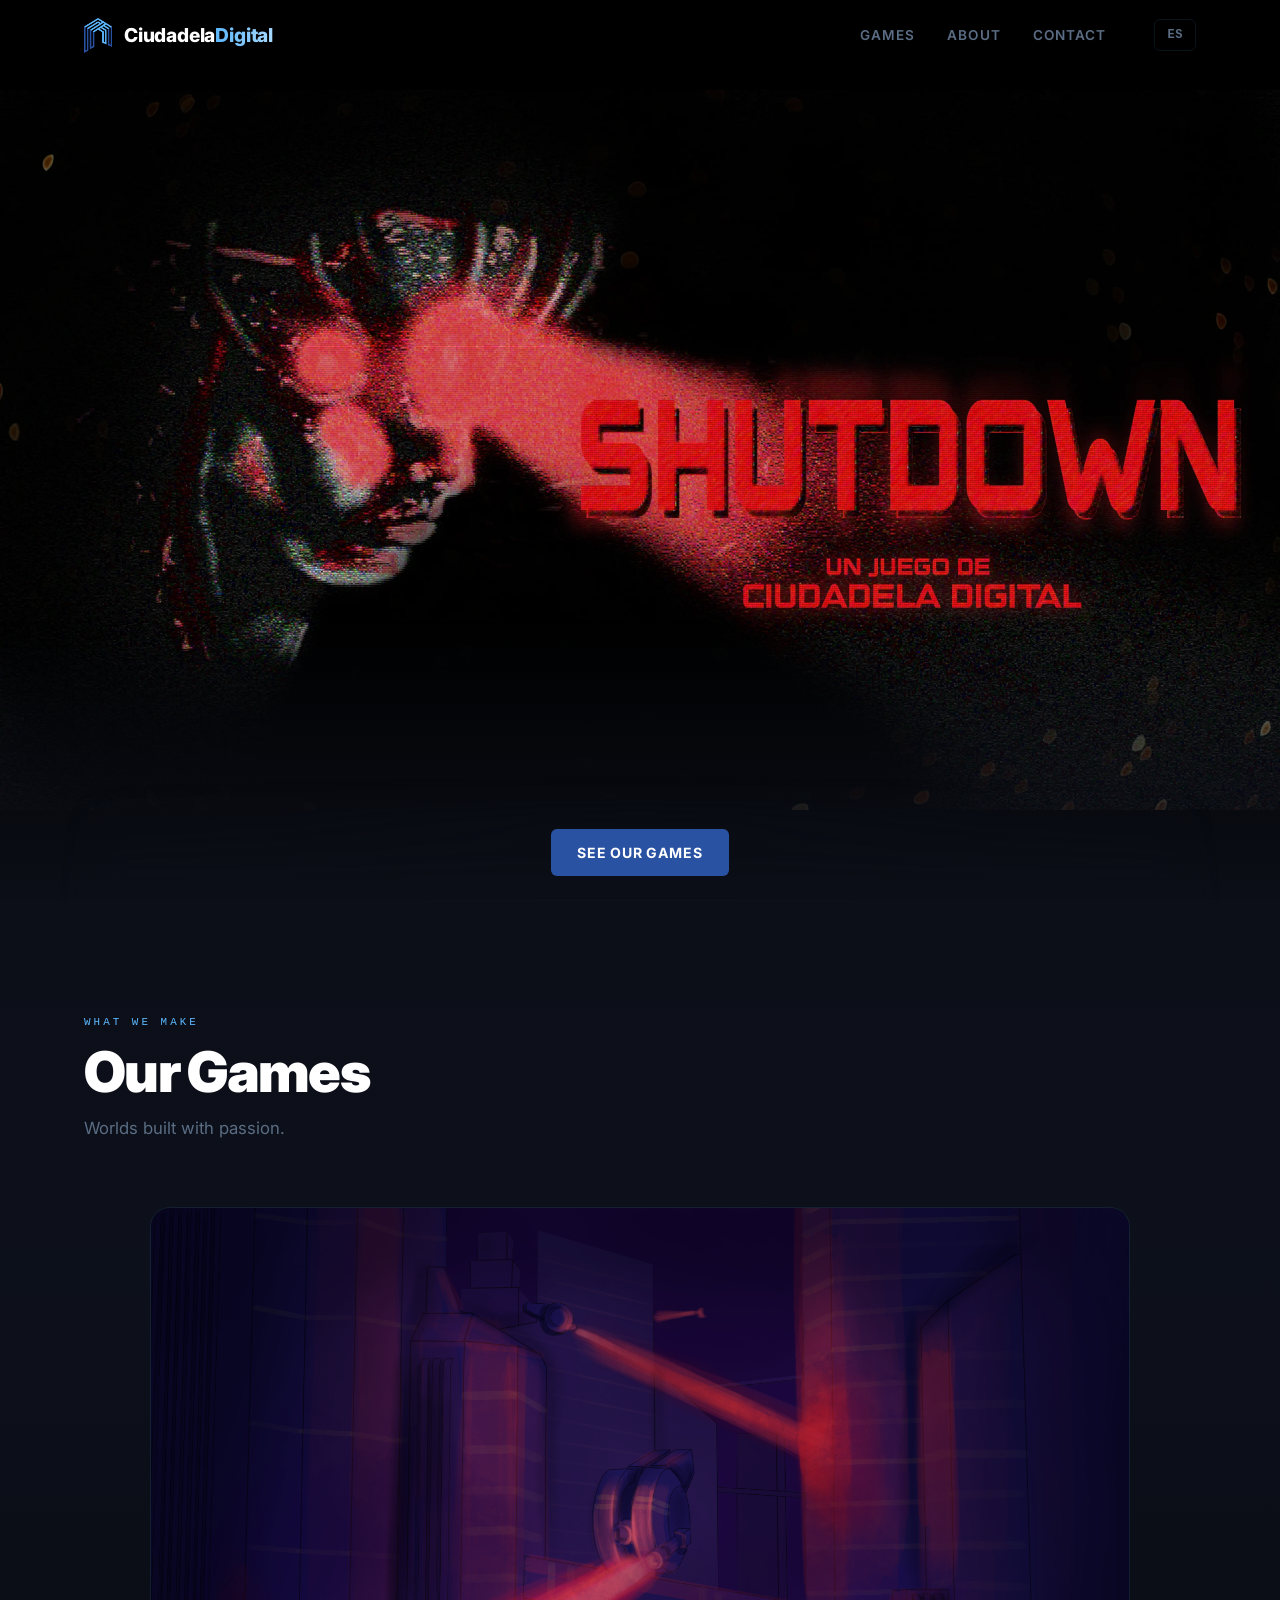
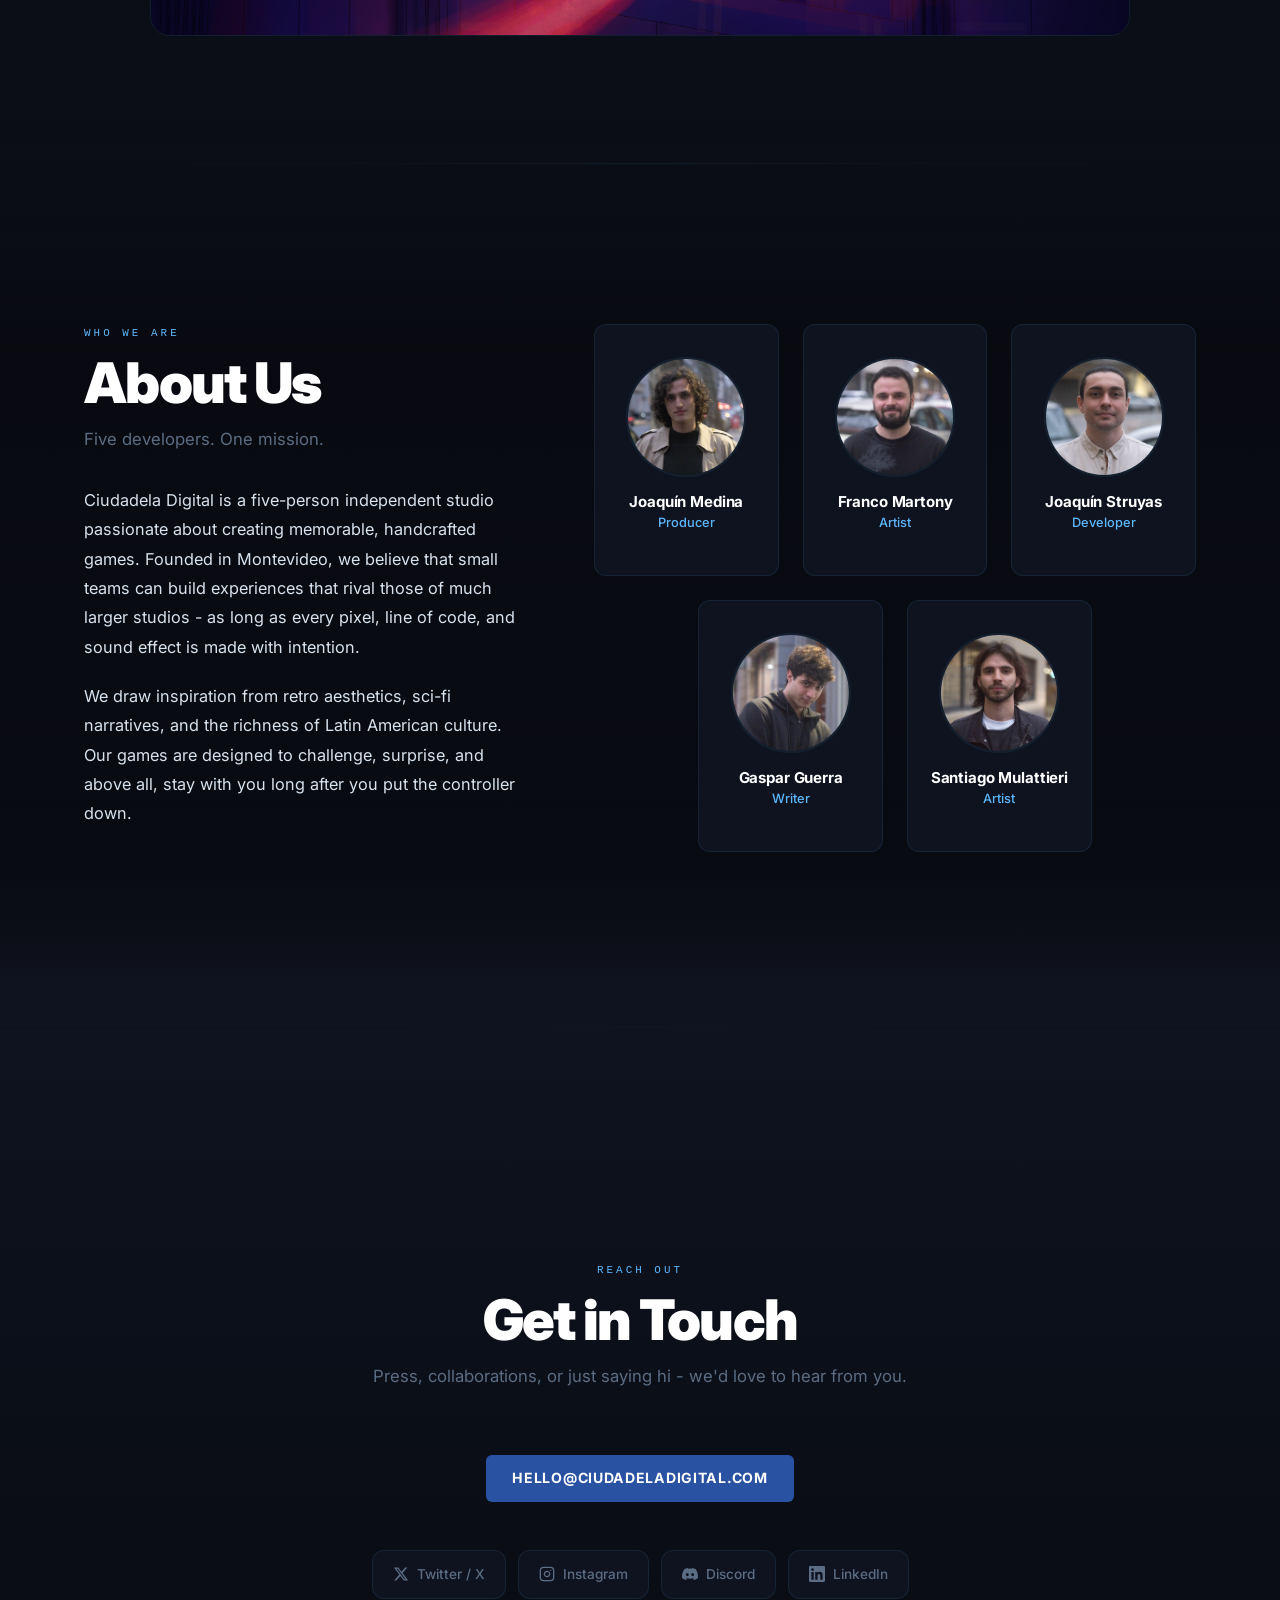
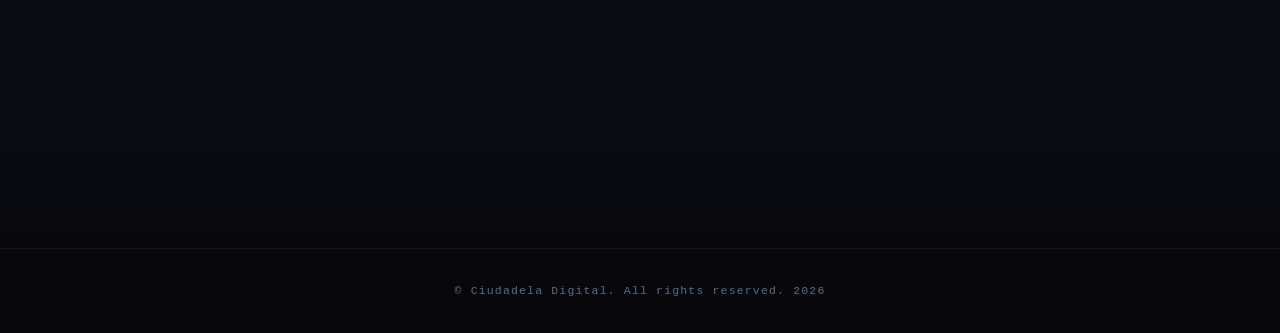
==== index.html @ 58ca73b6 "Improve gradients" ====
<!DOCTYPE html>
<html lang="en">

<head>
  <meta charset="UTF-8">
  <meta name="viewport" content="width=device-width, initial-scale=1.0">
  <title data-i18n="page.title">Ciudadela Digital</title>
  <link rel="icon" href="assets/favicon.ico" sizes="any">
  <link rel="icon" type="image/png" sizes="512x512" href="assets/img/favicon.png">
  <link rel="shortcut icon" href="assets/favicon.ico">
  <link rel="preconnect" href="https://fonts.googleapis.com">
  <link rel="preconnect" href="https://fonts.gstatic.com" crossorigin>
  <link href="https://fonts.googleapis.com/css2?family=Inter:wght@100..900&display=swap" rel="stylesheet">
  <link rel="stylesheet" href="assets/css/style.css">
</head>

<body>
  <header class="site-header">
    <nav class="nav">
      <a href="#" class="nav__logo">
        <img src="assets/img/isotype.png" alt="Ciudadela Digital" class="nav__logo-img">
        <span class="nav__logo-text">Ciudadela<em>Digital</em></span>
      </a>
      <div class="nav__menu" id="nav-menu">
        <a href="#games" class="nav__link" data-i18n="nav.games">Games</a>
        <a href="#about" class="nav__link" data-i18n="nav.about">About</a>
        <a href="#contact" class="nav__link" data-i18n="nav.contact">Contact</a>
        <button id="lang-toggle" class="nav__link nav__lang-btn">EN</button>
      </div>
      <button class="nav__toggle" aria-expanded="false" aria-label="Toggle navigation">
        <span class="nav__toggle-bar"></span>
        <span class="nav__toggle-bar"></span>
        <span class="nav__toggle-bar"></span>
      </button>
    </nav>
  </header>

  <main>
    <section id="hero" class="hero">
      <div class="hero__parallax"
        style="background-image: url('assets/img/banners/cover.webp');">
      </div>
      <div class="container hero__content hero__content--game">
        <div class="hero__cta">
          <a href="#games" class="btn btn--primary" data-i18n="hero.cta.games">See Our Games</a>
        </div>
      </div>
    </section>

    <section id="games" class="section games">
      <div class="container">
        <header class="section__header reveal">
          <span class="section__label" data-i18n="games.label">What we make</span>
          <h2 class="section__title" data-i18n="games.title">Our Games</h2>
          <p class="section__subtitle" data-i18n="games.subtitle">Worlds built with passion.</p>
        </header>
        <div class="game-card reveal">
          <div class="game-card__thumbnail">
            <img src="assets/img/banners/game.png" alt="SHUTDOWN artwork">
          </div>
          <div class="game-card__body">
            <h3 class="game-card__title">SHUTDOWN</h3>
            <p class="game-card__desc" data-i18n="game.desc">A third-person action game set inside a collapsing AI
              megastructure. Fight rogue systems, hack terminals, and race the clock before the entire network wipes
              itself clean.</p>
            <a href="#contact" class="btn btn--primary btn--sm" data-i18n="game.cta">Follow Updates</a>
          </div>
        </div>
      </div>
    </section>

    <section id="about" class="section about">
      <div class="container">
        <div class="about__grid">
          <div class="about__left reveal reveal--left">
            <header class="section__header">
              <span class="section__label" data-i18n="about.label">Who we are</span>
              <h2 class="section__title" data-i18n="about.title">About Us</h2>
              <p class="section__subtitle" data-i18n="about.subtitle">Five developers. One mission.</p>
            </header>
            <div class="about__text">
              <p data-i18n="about.p1">Ciudadela Digital is a five-person independent studio passionate about creating
                memorable, handcrafted games. Founded in Montevideo, we believe that small teams can build experiences
                that rival those of much larger studios — as long as every pixel, line of code, and sound effect is made
                with intention.</p>
              <p data-i18n="about.p2">We draw inspiration from retro aesthetics, sci-fi narratives, and the richness of
                Latin American culture. Our games are designed to challenge, surprise, and above all, stay with you long
                after you put the controller down.</p>
            </div>
          </div>
          <div class="team reveal reveal--right">
            <div class="team__member">
              <div class="team__avatar"><span>JM</span><img src="assets/img/team/joaco.webp" alt=""></div>
              <div>
                <span class="team__name">Joaquín Medina</span>
                <span class="team__role" data-i18n="team.role.producer">Co-founder & Producer</span>
              </div>
            </div>
            <div class="team__member">
              <div class="team__avatar"><span>FM</span><img src="assets/img/team/franco.webp" alt=""></div>
              <div>
                <span class="team__name">Franco Martony</span>
                <span class="team__role" data-i18n="team.role.artist">Co-founder & Artist</span>
              </div>
            </div>
            <div class="team__member">
              <div class="team__avatar"><span>JS</span><img src="assets/img/team/stru.webp" alt=""></div>
              <div>
                <span class="team__name">Joaquín Struyas</span>
                <span class="team__role" data-i18n="team.role.developer">Co-founder & Developer</span>
              </div>
            </div>
            <div class="team__member">
              <div class="team__avatar"><span>GG</span><img src="assets/img/team/gaspi.webp" alt=""></div>
              <div>
                <span class="team__name">Gaspar Guerra</span>
                <span class="team__role" data-i18n="team.role.writer">Co-founder & Writer</span>
              </div>
            </div>
            <div class="team__member">
              <div class="team__avatar"><span>SM</span><img src="assets/img/team/mula.webp" alt=""></div>
              <div>
                <span class="team__name">Santiago Mulattieri</span>
                <span class="team__role" data-i18n="team.role.artist">Co-founder & Artist</span>
              </div>
            </div>
          </div>
        </div>
      </div>
    </section>

    <section id="contact" class="section contact">
      <div class="container contact__inner reveal">
        <header class="section__header">
          <span class="section__label" data-i18n="contact.label">Reach out</span>
          <h2 class="section__title" data-i18n="contact.title">Get in Touch</h2>
          <p class="section__subtitle" data-i18n="contact.subtitle">Press, collaborations, or just saying hi - we'd love
            to hear from you.</p>
        </header>
        <a href="mailto:hello@ciudadeladigital.com" class="btn btn--primary" style="margin-bottom: var(--sp-12);"
          data-i18n="contact.email">hello@ciudadeladigital.com</a>
        <div class="social">
          <a href="https://twitter.com/" class="social__link" target="_blank" rel="noopener">
            <svg width="16" height="16" viewBox="0 0 24 24" fill="currentColor">
              <path
                d="M18.244 2.25h3.308l-7.227 8.26 8.502 11.24H16.17l-5.214-6.817L4.99 21.75H1.68l7.73-8.835L1.254 2.25H8.08l4.713 6.231zm-1.161 17.52h1.833L7.084 4.126H5.117z" />
            </svg>
            <span>Twitter / X</span>
          </a>
          <a href="https://instagram.com/" class="social__link" target="_blank" rel="noopener">
            <svg width="16" height="16" viewBox="0 0 24 24" fill="none" stroke="currentColor" stroke-width="2"
              stroke-linecap="round" stroke-linejoin="round">
              <rect x="2" y="2" width="20" height="20" rx="5" ry="5"></rect>
              <path d="M16 11.37A4 4 0 1 1 12.63 8 4 4 0 0 1 16 11.37z"></path>
              <line x1="17.5" y1="6.5" x2="17.51" y2="6.5"></line>
            </svg>
            <span>Instagram</span>
          </a>
          <a href="https://discord.gg/" class="social__link" target="_blank" rel="noopener">
            <svg width="16" height="16" viewBox="0 0 24 24" fill="currentColor">
              <path
                d="M20.317 4.37a19.791 19.791 0 0 0-4.885-1.515.074.074 0 0 0-.079.037c-.21.375-.444.864-.608 1.25a18.27 18.27 0 0 0-5.487 0 12.64 12.64 0 0 0-.617-1.25.077.077 0 0 0-.079-.037A19.736 19.736 0 0 0 3.677 4.37a.07.07 0 0 0-.032.027C.533 9.046-.32 13.58.099 18.057a.082.082 0 0 0 .031.057 19.9 19.9 0 0 0 5.993 3.03.078.078 0 0 0 .084-.028 14.09 14.09 0 0 0 1.226-1.994.076.076 0 0 0-.041-.106 13.107 13.107 0 0 1-1.872-.892.077.077 0 0 1-.008-.128 10.2 10.2 0 0 0 .372-.292.074.074 0 0 1 .077-.01c3.928 1.793 8.18 1.793 12.062 0a.074.074 0 0 1 .078.01c.12.098.246.198.373.292a.077.077 0 0 1-.006.127 12.299 12.299 0 0 1-1.873.892.077.077 0 0 0-.041.107c.36.698.772 1.362 1.225 1.993a.076.076 0 0 0 .084.028 19.839 19.839 0 0 0 6.002-3.03.077.077 0 0 0 .032-.054c.5-5.177-.838-9.674-3.549-13.66a.061.061 0 0 0-.031-.03zM8.02 15.33c-1.183 0-2.157-1.085-2.157-2.419 0-1.333.956-2.419 2.157-2.419 1.21 0 2.176 1.096 2.157 2.42 0 1.333-.956 2.418-2.157 2.418zm7.975 0c-1.183 0-2.157-1.085-2.157-2.419 0-1.333.955-2.419 2.157-2.419 1.21 0 2.176 1.096 2.157 2.42 0 1.333-.946 2.418-2.157 2.418z" />
            </svg>
            <span>Discord</span>
          </a>
          <a href="https://www.linkedin.com/company/" class="social__link" target="_blank" rel="noopener">
            <svg width="16" height="16" viewBox="0 0 24 24" fill="currentColor">
              <path
                d="M20.447 20.452h-3.554v-5.569c0-1.328-.027-3.037-1.852-3.037-1.853 0-2.136 1.445-2.136 2.939v5.667H9.351V9h3.414v1.561h.046c.477-.9 1.637-1.85 3.37-1.85 3.601 0 4.267 2.37 4.267 5.455v6.286zM5.337 7.433c-1.144 0-2.063-.926-2.063-2.065 0-1.138.92-2.063 2.063-2.063 1.14 0 2.064.925 2.064 2.063 0 1.139-.925 2.065-2.064 2.065zm1.782 13.019H3.555V9h3.564v11.452zM22.225 0H1.771C.792 0 0 .774 0 1.729v20.542C0 23.227.792 24 1.771 24h20.451C23.2 24 24 23.227 24 22.271V1.729C24 .774 23.2 0 22.222 0h.003z" />
            </svg>
            <span>LinkedIn</span>
          </a>
        </div>
      </div>
    </section>
  </main>

  <footer class="site-footer">
    <div class="container">
      <p><span data-i18n="footer.rights">© Ciudadela Digital. All rights reserved.</span> <span id="footer-year"></span>
      </p>
    </div>
  </footer>

  <script src="assets/js/main.js"></script>
</body>

</html>
---- assets/css/style.css ----
:root {
  --blue-deep: #2a52a3;
  --blue-light: #5cb8ff;
  --blue-glow: rgba(92, 184, 254, 0.12);
  --blue-glow-strong: rgba(92, 184, 254, 0.25);

  --bg-base: #07080d;
  --bg-surface: #0c0f18;
  --bg-card: #0f1320;
  --bg-card-hi: #141828;

  --text: #d8e2ef;
  --text-muted: #5a6d84;
  --text-bright: #ffffff;

  --border: rgba(92, 184, 254, 0.1);
  --border-hover: rgba(92, 184, 254, 0.4);

  --nav-height: 72px;
  --footer-height: 0px;

  --font-display: 'Inter', sans-serif;
  --font-body: 'Inter', sans-serif;
  --font-mono: ui-monospace, 'Cascadia Code', 'Segoe UI Mono', monospace;
  /* --font-display: 'Boombox2', sans-serif;
  --font-body: 'Boombox2', sans-serif;
  --font-mono: 'Boombox2', sans-serif; */

  --ease-out-expo: cubic-bezier(0.16, 1, 0.3, 1);
  --ease-smooth: cubic-bezier(0.4, 0, 0.2, 1);

  --sp-1: 0.25rem;
  --sp-2: 0.5rem;
  --sp-3: 0.75rem;
  --sp-4: 1rem;
  --sp-5: 1.25rem;
  --sp-6: 1.5rem;
  --sp-8: 2rem;
  --sp-10: 2.5rem;
  --sp-12: 3rem;
  --sp-16: 4rem;
  --sp-20: 5rem;
  --sp-24: 6rem;
  --sp-32: 8rem;

  --radius-sm: 6px;
  --radius: 12px;
  --radius-lg: 20px;
}

*, *::before, *::after { box-sizing: border-box; margin: 0; padding: 0; }
html { scroll-behavior: auto; -webkit-text-size-adjust: 100%; }
img, svg { display: block; max-width: 100%; }
ul { list-style: none; }
a { text-decoration: none; color: inherit; }
button { background: none; border: none; cursor: pointer; }

body {
  font-family: var(--font-body);
  font-size: 1rem;
  line-height: 1.7;
  color: var(--text);
  background-color: var(--bg-base);
  background-image:
    linear-gradient(rgba(7, 8, 13, 0.75), rgba(7, 8, 13, 0.75)),
    url('../img/bg-pattern.png');
  background-repeat: repeat;
  background-size: 50px;
  background-attachment: scroll, fixed;
  overflow-x: hidden;
}

.container {
  width: 100%;
  max-width: 1160px;
  margin-inline: auto;
  padding-inline: var(--sp-6);
}

/* ══════════════════════════════════════════════════════════════
   NAVIGATION
═══════════════════════════════════════════════════════════════ */
.site-header {
  position: fixed;
  top: 0;
  left: 0;
  right: 0;
  z-index: 100;
  height: var(--nav-height);
  transition: background-color 0.4s var(--ease-smooth), backdrop-filter 0.4s, border-color 0.4s;
  border-bottom: 1px solid transparent;
}

.site-header.is-scrolled {
  background: rgba(7, 8, 13, 0.75);
  backdrop-filter: blur(20px) saturate(1.4);
  -webkit-backdrop-filter: blur(20px) saturate(1.4);
  border-bottom-color: var(--border);
}

.nav {
  display: flex;
  align-items: center;
  justify-content: space-between;
  height: 100%;
  max-width: 1160px;
  margin-inline: auto;
  padding-inline: var(--sp-6);
}

.nav__logo {
  display: flex;
  align-items: center;
  gap: var(--sp-3);
  font-family: var(--font-display);
  font-size: 1.2rem;
  font-weight: 800;
  letter-spacing: -0.01em;
  color: var(--text-bright);
  flex-shrink: 0;
  transition: opacity 0.2s;
}
.nav__logo:hover { opacity: 0.85; }

.nav__logo-img {
  height: 36px;
  width: auto;
  object-fit: contain;
}

.nav__logo-text em {
  font-style: normal;
  background: linear-gradient(90deg, var(--blue-light), #a5d8ff);
  -webkit-background-clip: text;
  -webkit-text-fill-color: transparent;
  background-clip: text;
}

.nav__menu {
  display: flex;
  align-items: center;
  gap: var(--sp-8);
}

.nav__link {
  font-family: var(--font-display);
  font-size: 0.85rem;
  font-weight: 600;
  letter-spacing: 0.08em;
  text-transform: uppercase;
  color: var(--text-muted);
  position: relative;
  transition: color 0.25s;
  padding-block: var(--sp-2);
}
.nav__link::after {
  content: '';
  position: absolute;
  bottom: 0;
  left: 0;
  width: 0;
  height: 2px;
  background: var(--blue-light);
  transition: width 0.3s var(--ease-out-expo);
  border-radius: 99px;
}
.nav__link:hover,
.nav__link--active {
  color: var(--blue-light);
}
.nav__link:hover::after,
.nav__link--active::after {
  width: 100%;
}

.nav__toggle {
  display: none;
  flex-direction: column;
  gap: 5px;
  padding: var(--sp-2);
  z-index: 200;
}
.nav__toggle-bar {
  display: block;
  width: 24px;
  height: 2px;
  background: var(--text);
  border-radius: 99px;
  transition: transform 0.35s var(--ease-out-expo), opacity 0.25s, background-color 0.25s;
}

/* ══════════════════════════════════════════════════════════════
   HERO
═══════════════════════════════════════════════════════════════ */
.hero {
  position: relative;
  min-height: 100dvh;
  display: flex;
  align-items: center;
  overflow: hidden;
  padding-top: var(--nav-height);
  isolation: isolate;
}

.hero::before,
.hero::after {
  content: '';
  position: absolute;
  pointer-events: none;
  z-index: 0;
}

.hero::after {
  left: 0;
  right: 0;
  bottom: 0;
  height: min(32vh, 280px);
  z-index: 1;
  background: linear-gradient(to bottom, rgba(12, 15, 24, 0) 0%, rgba(12, 15, 24, 0.55) 55%, rgba(12, 15, 24, 0.96) 100%);
}

.hero__parallax {
  position: absolute;
  inset: -18% 0;
  height: 136%;
  background-size: 100% auto !important;
  background-position: center center !important;
  background-repeat: no-repeat;
  pointer-events: none;
  transform: translateY(var(--hero-parallax-offset, 0px));
  will-change: transform;
}

.hero {
  background-color: black;
}

.hero__content {
  position: relative;
  z-index: 2;
  padding-block: var(--sp-24);
}

.hero__content--game {
  min-height: calc(100dvh - var(--nav-height));
  display: flex;
  flex-direction: column;
  align-items: center;
  justify-content: flex-end;
  padding-block: var(--sp-10) var(--sp-6);
  text-align: center;
}

.hero__content--game .hero__cta {
  margin-top: auto;
}

.hero__content::after {
  content: '';
  position: absolute;
  left: 50%;
  bottom: -1.5rem;
  width: min(92vw, 1100px);
  height: 120px;
  transform: translateX(-50%);
  pointer-events: none;
  background:
    radial-gradient(ellipse 72% 100% at 50% 0%, rgba(12, 15, 24, 0.45) 0%, rgba(12, 15, 24, 0.12) 44%, transparent 76%),
    linear-gradient(to bottom, rgba(12, 15, 24, 0) 0%, rgba(12, 15, 24, 0.76) 100%);
  filter: blur(14px);
  opacity: 0.82;
  z-index: -1;
}

.hero__eyebrow {
  font-family: var(--font-mono);
  font-size: 0.7rem;
  letter-spacing: 0.3em;
  text-transform: uppercase;
  color: var(--blue-light);
  margin-bottom: var(--sp-5);
  opacity: 0;
  animation: fadeInUp 0.7s 0.2s var(--ease-out-expo) forwards;
}

.hero__eyebrow-dot {
  display: inline-block;
  width: 6px;
  height: 6px;
  border-radius: 50%;
  background: var(--blue-light);
  margin-right: var(--sp-3);
  box-shadow: 0 0 8px var(--blue-light);
  animation: blink 2s ease-in-out infinite;
}
@keyframes blink {
  0%, 100% { opacity: 1; }
  50% { opacity: 0.3; }
}

.hero__title {
  font-family: var(--font-display);
  font-size: clamp(3.8rem, 11vw, 9rem);
  font-weight: 900;
  line-height: 0.9;
  letter-spacing: -0.04em;
  color: var(--text-bright);
  margin-bottom: var(--sp-6);
  opacity: 0;
  animation: fadeInUp 0.9s 0.4s var(--ease-out-expo) forwards;
}

.hero__title--game {
  font-size: clamp(3.2rem, 11vw, 8.5rem);
  line-height: 0.94;
  margin-bottom: var(--sp-10);
  max-width: 9ch;
  text-wrap: balance;
  text-shadow: 0 10px 30px rgba(0, 0, 0, 0.38);
}

.hero__cta {
  display: flex;
  flex-wrap: wrap;
  gap: var(--sp-4);
  opacity: 0;
  animation: fadeInUp 0.8s 0.85s var(--ease-out-expo) forwards;
  justify-content: center;
}

/* ══════════════════════════════════════════════════════════════
   SECTIONS — shared
═══════════════════════════════════════════════════════════════ */
.section {
  padding-block: var(--sp-16) var(--sp-20);
  position: relative;
  display: flex;
  flex-direction: column;
  justify-content: center;
  scroll-margin-top: var(--nav-height);
}

.about,
.games,
.contact {
  position: relative;
  isolation: isolate;
}

.about .container,
.games .container,
.contact .container {
  position: relative;
  z-index: 1;
}

.section__header {
  margin-bottom: var(--sp-16);
}

.section__label {
  font-family: var(--font-mono);
  font-size: 0.68rem;
  letter-spacing: 0.28em;
  text-transform: uppercase;
  color: var(--blue-light);
  margin-bottom: var(--sp-3);
  display: block;
}

.section__title {
  font-family: var(--font-display);
  font-size: clamp(2rem, 5vw, 3.5rem);
  font-weight: 900;
  letter-spacing: -0.03em;
  color: var(--text-bright);
  line-height: 1.05;
  margin-bottom: var(--sp-3);
}

.section__subtitle {
  font-size: 1.05rem;
  color: var(--text-muted);
}

/* ══════════════════════════════════════════════════════════════
   ABOUT
═══════════════════════════════════════════════════════════════ */
.about__grid {
  display: grid;
  grid-template-columns: 1fr 1.35fr;
  gap: var(--sp-16);
  align-items: start;
}

.about__left {
  display: flex;
  flex-direction: column;
}

.about__left .section__header {
  margin-bottom: var(--sp-8);
}

.about__text p {
  color: var(--text);
  line-height: 1.8;
  margin-bottom: var(--sp-5);
  font-size: 1.02rem;
}
.about__text p:last-child { margin-bottom: 0; }

.team {
  display: grid;
  grid-template-columns: repeat(6, minmax(0, 1fr));
  gap: var(--sp-6);
  align-items: stretch;
  grid-auto-rows: 1fr;
}

.team__member {
  grid-column: span 2;
  display: flex;
  flex-direction: column;
  align-items: center;
  justify-content: center;
  text-align: center;
  gap: var(--sp-3);
  padding: var(--sp-5) var(--sp-4);
  min-height: 252px;
  height: 100%;
  background: var(--bg-card);
  border: 1px solid var(--border);
  border-radius: var(--radius);
  transition: border-color 0.3s, background-color 0.3s, transform 0.3s var(--ease-out-expo);
}
.team__member:hover {
  border-color: var(--border-hover);
  background: var(--bg-card-hi);
  transform: translateY(-4px);
}

.team__member:nth-child(4) {
  grid-column: 2 / span 2;
}

.team__member:nth-child(5) {
  grid-column: 4 / span 2;
}

.team__avatar {
  position: relative;
  width: 120px;
  height: 120px;
  flex-shrink: 0;
  border-radius: 50%;
  overflow: hidden;
  border: 2px solid var(--border);
  background: var(--bg-surface);
  display: flex;
  align-items: center;
  justify-content: center;
}
.team__avatar img {
  position: absolute;
  inset: 0;
  width: 100%;
  height: 100%;
  object-fit: cover;
}
.team__avatar span {
  font-family: var(--font-display);
  font-size: 0.75rem;
  font-weight: 700;
  color: var(--blue-light);
  z-index: 1;
}
.team__avatar img:not([src='']) { z-index: 2; }

.team__name {
  display: block;
  font-family: var(--font-display);
  font-size: 0.94rem;
  font-weight: 700;
  color: var(--text-bright);
  letter-spacing: -0.01em;
}
.team__role {
  display: block;
  font-size: 0.8rem;
  color: var(--blue-light);
  font-weight: 500;
  margin-block: 0;
  line-height: 1.4;
  min-height: 2.24em;
}

/* ══════════════════════════════════════════════════════════════
   GAMES
═══════════════════════════════════════════════════════════════ */

.games::before,
.contact::before {
  content: '';
  position: absolute;
  left: 0;
  right: 0;
  top: 0;
  height: clamp(60px, 10vh, 120px);
  pointer-events: none;
  z-index: 0;
}

.games .container {
  position: relative;
  z-index: 1;
}

.game-card {
  width: min(100%, 980px);
  margin-inline: auto;
  border-radius: var(--radius-lg);
  overflow: hidden;
  position: relative;
  aspect-ratio: 16 / 7;
  min-height: 280px;
  border: 1px solid var(--border);
}

.game-card__thumbnail {
  position: absolute;
  inset: 0;
}

.game-card__thumbnail img {
  width: 100%;
  height: 100%;
  object-fit: cover;
  object-position: center top;
  display: block;
}

.game-card__body {
  position: absolute;
  inset: 0;
  display: flex;
  flex-direction: column;
  justify-content: flex-end;
  padding: var(--sp-8);
  background: linear-gradient(to top, rgba(7, 8, 13, 0.92) 0%, rgba(7, 8, 13, 0.45) 45%, transparent 100%);
}

@media (hover: hover) {
  .game-card__body {
    opacity: 0;
    background: rgba(7, 8, 13, 0);
    backdrop-filter: blur(0px);
    -webkit-backdrop-filter: blur(0px);
    transition: opacity 0.35s ease, backdrop-filter 0.35s ease, background-color 0.35s ease;
  }
  .game-card:hover .game-card__body {
    opacity: 1;
    background: rgba(7, 8, 13, 0.58);
    backdrop-filter: blur(12px);
    -webkit-backdrop-filter: blur(12px);
  }
}

.game-card__meta {
  display: none;
}

.game-card__title {
  font-family: var(--font-display);
  font-size: 1.5rem;
  font-weight: 800;
  letter-spacing: -0.03em;
  color: var(--text-bright);
  margin-bottom: var(--sp-3);
}

.game-card__desc {
  font-size: 0.93rem;
  color: var(--text-muted);
  line-height: 1.75;
  margin-bottom: var(--sp-6);
  max-width: 58ch;
}

/* ══════════════════════════════════════════════════════════════
   CONTACT
═══════════════════════════════════════════════════════════════ */
.contact__inner {
  text-align: center;
  max-width: 680px;
  margin-inline: auto;
}

.contact__email {
  display: inline-flex;
  font-family: var(--font-mono);
  font-size: 1rem;
  margin-bottom: var(--sp-12);
}

.social {
  display: flex;
  flex-wrap: wrap;
  justify-content: center;
  gap: var(--sp-3);
}

.social__link {
  display: flex;
  align-items: center;
  gap: var(--sp-2);
  padding: var(--sp-3) var(--sp-5);
  border: 1px solid var(--border);
  border-radius: var(--radius);
  background: var(--bg-card);
  color: var(--text-muted);
  font-size: 0.85rem;
  font-weight: 500;
  transition: color 0.25s, border-color 0.25s, background-color 0.25s, transform 0.3s var(--ease-out-expo);
}
.social__link:hover {
  color: var(--blue-light);
  border-color: var(--border-hover);
  background: var(--bg-card-hi);
  transform: translateY(-3px);
}
.social__link svg { flex-shrink: 0; }

/* ══════════════════════════════════════════════════════════════
   BUTTONS
═══════════════════════════════════════════════════════════════ */
.btn {
  display: inline-flex;
  align-items: center;
  gap: var(--sp-2);
  font-family: var(--font-display);
  font-size: 0.88rem;
  font-weight: 700;
  letter-spacing: 0.05em;
  text-transform: uppercase;
  padding: 0.75em 1.8em;
  border-radius: var(--radius-sm);
  transition: background-color 0.25s, color 0.25s, border-color 0.25s, box-shadow 0.3s, transform 0.25s var(--ease-out-expo);
  position: relative;
  overflow: hidden;
  white-space: nowrap;
}

.btn--primary {
  background: var(--blue-deep);
  color: #fff;
  border: 1px solid transparent;
  box-shadow: 0 0 0 0 rgba(92, 184, 254, 0);
}
.btn--primary::before {
  content: '';
  position: absolute;
  inset: 0;
  background: linear-gradient(135deg, rgba(92, 184, 254, 0.15), transparent);
  opacity: 0;
  transition: opacity 0.3s;
}
.btn--primary:hover {
  background: #3464bb;
  box-shadow: 0 0 20px rgba(92, 184, 254, 0.3), 0 4px 16px rgba(41, 82, 162, 0.4);
  transform: translateY(-2px);
}
.btn--primary:hover::before { opacity: 1; }

.btn--ghost {
  background: transparent;
  color: var(--blue-light);
  border: 1px solid rgba(92, 184, 254, 0.3);
}
.btn--ghost:hover {
  background: rgba(92, 184, 254, 0.07);
  border-color: var(--blue-light);
  transform: translateY(-2px);
}

.btn--sm {
  font-size: 0.78rem;
  padding: 0.55em 1.3em;
}

/* ══════════════════════════════════════════════════════════════
   FOOTER
═══════════════════════════════════════════════════════════════ */
@media (min-width: 901px) {
  .contact.section {
    min-height: calc(100dvh - 80px);
  }
}

.site-footer {
  padding-block: var(--sp-8);
  text-align: center;
  border-top: 1px solid var(--border);
  background: rgba(7, 8, 13, 0.6);
}
.site-footer p {
  font-family: var(--font-mono);
  font-size: 0.72rem;
  letter-spacing: 0.1em;
  color: var(--text-muted);
}

@keyframes fadeInUp {
  from { opacity: 0; transform: translateY(28px); }
  to { opacity: 1; transform: translateY(0); }
}
@keyframes fadeIn {
  from { opacity: 0; }
  to { opacity: 1; }
}

.reveal {
  --reveal-x: 0px;
  --reveal-y: 72px;
  --reveal-scale-start: 0.95;
  opacity: 0;
  transform: translate3d(var(--reveal-x), var(--reveal-y), 0) scale(var(--reveal-scale-start));
  transition: opacity 0.45s var(--ease-smooth), transform 0.55s var(--ease-out-expo);
  will-change: opacity, transform;
}
.reveal--left { --reveal-x: -110px; --reveal-y: 0px; }
.reveal--right { --reveal-x: 110px; --reveal-y: 0px; }
.reveal--scale { --reveal-y: 28px; --reveal-scale-start: 0.88; }

.reveal.is-visible {
  opacity: 1;
  transform: translate3d(0, 0, 0) scale(1);
}

.reveal[data-delay='1'] { transition-delay: 0.12s; }
.reveal[data-delay='2'] { transition-delay: 0.24s; }
.reveal[data-delay='3'] { transition-delay: 0.36s; }
.reveal[data-delay='4'] { transition-delay: 0.48s; }
.reveal[data-delay='5'] { transition-delay: 0.6s; }

/* ══════════════════════════════════════════════════════════════
   404 PAGE
═══════════════════════════════════════════════════════════════ */
.error-page {
  min-height: 100dvh;
  display: flex;
  flex-direction: column;
  align-items: center;
  justify-content: center;
  text-align: center;
  padding: var(--sp-8);
  position: relative;
  overflow: hidden;
}
.error-page__glow {
  position: absolute;
  top: 40%;
  left: 50%;
  transform: translate(-50%, -50%);
  width: 600px;
  height: 600px;
  background: radial-gradient(circle, rgba(41, 82, 162, 0.2) 0%, transparent 70%);
  pointer-events: none;
}
.error-page__content {
  position: relative;
  z-index: 1;
  max-width: 580px;
}
.error-code {
  font-family: var(--font-display);
  font-size: clamp(6rem, 22vw, 12rem);
  font-weight: 900;
  line-height: 1;
  letter-spacing: -0.06em;
  background: linear-gradient(135deg, var(--blue-light) 0%, var(--blue-deep) 100%);
  -webkit-background-clip: text;
  -webkit-text-fill-color: transparent;
  background-clip: text;
  filter: drop-shadow(0 0 40px rgba(92, 184, 254, 0.25));
  margin-bottom: var(--sp-4);
}
.error-label {
  font-family: var(--font-mono);
  font-size: 0.7rem;
  letter-spacing: 0.25em;
  text-transform: uppercase;
  color: var(--text-muted);
  margin-bottom: var(--sp-6);
}
.error-title {
  font-family: var(--font-display);
  font-size: clamp(1.5rem, 4vw, 2.2rem);
  font-weight: 800;
  letter-spacing: -0.03em;
  color: var(--text-bright);
  margin-bottom: var(--sp-4);
}
.error-desc {
  color: var(--text-muted);
  font-size: 1rem;
  line-height: 1.7;
  margin-bottom: var(--sp-8);
}
.error-actions {
  display: flex;
  flex-wrap: wrap;
  gap: var(--sp-4);
  justify-content: center;
}

/* ══════════════════════════════════════════════════════════════
   RESPONSIVE
═══════════════════════════════════════════════════════════════ */
@media (max-width: 900px) {
  .about__grid {
    grid-template-columns: 1fr;
    gap: var(--sp-8);
  }

  .game-card {
    aspect-ratio: 4 / 3;
  }

  .about__left .section__header {
    margin-bottom: var(--sp-6);
  }

  .about__text.reveal--left {
    --reveal-x: -92px;
    --reveal-scale-start: 0.985;
  }

  .team.reveal--right {
    --reveal-x: 92px;
    --reveal-scale-start: 0.985;
  }

  .team {
    grid-template-columns: repeat(2, minmax(0, 1fr));
    gap: var(--sp-5);
  }

  .team__member {
    grid-column: auto;
    aspect-ratio: auto;
    min-height: 220px;
  }

  .team__member:nth-child(4),
  .team__member:nth-child(5) {
    grid-column: auto;
  }

  .team__member:last-child {
    grid-column: 1 / -1;
    max-width: 300px;
    margin-inline: auto;
    width: 100%;
  }

  .hero__title {
    font-size: clamp(3rem, 13vw, 6rem);
  }
}

@media (max-width: 640px) {
  :root { --nav-height: 64px; }

  .nav__toggle {
    display: flex;
    position: relative;
    z-index: 200;
  }

  .nav__menu {
    position: fixed;
    top: 0;
    right: 0;
    bottom: 0;
    width: min(320px, 85vw);
    background: rgba(7, 8, 13, 0.97);
    backdrop-filter: blur(24px);
    border-left: 1px solid var(--border);
    flex-direction: column;
    align-items: flex-start;
    padding: calc(var(--nav-height) + var(--sp-8)) var(--sp-8) var(--sp-8);
    gap: var(--sp-6);
    transform: translateX(100%);
    transition: transform 0.4s var(--ease-out-expo);
    z-index: 150;
  }
  .nav__menu.is-open { transform: translateX(0); }

  .nav__link {
    font-size: 1.1rem;
    letter-spacing: 0.06em;
    color: var(--text);
  }

  .section {
    min-height: unset;
    padding-block: var(--sp-16) var(--sp-20);
  }
  .hero { min-height: 100dvh; }

  .hero__content { padding-block: var(--sp-16) var(--sp-20); }
  .hero__content--game {
    min-height: calc(100dvh - var(--nav-height));
    padding-block: var(--sp-8) var(--sp-5);
  }
  .section__header {
    margin-bottom: var(--sp-10);
    text-align: center;
  }
  .section__label { text-align: center; }

  .about__text.reveal--left,
  .team.reveal--right {
    --reveal-x: 0px;
    --reveal-y: 54px;
  }

  .team {
    grid-template-columns: 1fr;
  }

  .team__member,
  .team__member:last-child {
    grid-column: auto;
    max-width: none;
    min-height: 0;
  }

  .reveal {
    transition-duration: 0.36s;
  }

  .about__text { text-align: center; }
  .about__text p { text-align: left; }

  .games__grid { grid-template-columns: 1fr; }

  .game-card__body {
    padding: var(--sp-5);
  }

  .hero__cta {
    flex-direction: column;
    align-items: center;
  }
  .hero__cta .btn {
    text-align: center;
    justify-content: center;
    width: 100%;
    max-width: 280px;
  }

  .hero__content { text-align: center; }
  .hero__tagline { margin-inline: auto; }

  .hero__title--game {
    max-width: 100%;
    margin-bottom: var(--sp-8);
  }

  .social { gap: var(--sp-2); }
  .social__link span { display: none; }
  .social__link { padding: var(--sp-3); }
}

.about {
  background:
    linear-gradient(180deg, rgba(11, 14, 23, 0.24) 0%, rgba(11, 14, 23, 0.52) 44%, rgba(9, 11, 18, 1) 100%);
}

.games {
  background:
    linear-gradient(180deg, rgba(12, 15, 24, 0.98) 0%, rgba(13, 17, 28, 0.96) 42%, rgba(10, 13, 21, 0.98) 100%);
}

.contact {
  background:
    linear-gradient(180deg, rgba(15, 19, 32, 0.98) 0%, rgba(12, 16, 26, 0.96) 40%, rgba(8, 10, 16, 0.98) 100%);
}

.games::before,
.contact::before,
.about::after,
.about::before,
.games::after,
.contact::after {
  content: '';
  position: absolute;
  left: 0;
  right: 0;
  pointer-events: none;
  z-index: 0;
}

.about::before,
.games::before,
.contact::before {
  top: 0;
  height: clamp(120px, 15vw, 210px);
}

.about::after,
.games::after,
.contact::after {
  bottom: 0;
  height: clamp(90px, 12vw, 170px);
}

.about::before {
  background:
    linear-gradient(180deg, rgba(11, 14, 23, 0.95) 0%, rgba(11, 14, 23, 0.6) 42%, rgba(11, 14, 23, 0.18) 78%, rgba(11, 14, 23, 0) 100%),
    linear-gradient(90deg, transparent 0%, rgba(42, 82, 163, 0.14) 32%, rgba(92, 184, 255, 0.18) 50%, rgba(42, 82, 163, 0.14) 68%, transparent 100%);
  background-size: 100% 100%, 100% 1px;
  background-repeat: no-repeat;
  background-position: center top, center top;
}

.games::before {
  background:
    linear-gradient(180deg, rgba(12, 15, 24, 0.9) 0%, rgba(12, 15, 24, 0.62) 42%, rgba(12, 15, 24, 0.2) 80%, rgba(12, 15, 24, 0) 100%),
    linear-gradient(90deg, transparent 0%, rgba(42, 82, 163, 0.14) 32%, rgba(92, 184, 255, 0.18) 50%, rgba(42, 82, 163, 0.14) 68%, transparent 100%);
  background-size: 100% 100%, 100% 1px;
  background-repeat: no-repeat;
  background-position: center top, center top;
}

.about::after {
  background:
    linear-gradient(180deg, rgba(9, 11, 18, 1) 0%, rgba(12, 15, 24, 0.96) 40%, rgba(15, 19, 32, 0.98) 75%, rgba(15, 19, 32, 1) 100%),
    linear-gradient(90deg, transparent 0%, transparent 15%, rgba(42, 82, 163, 0.07) 35%, rgba(92, 184, 255, 0.1) 50%, rgba(42, 82, 163, 0.07) 65%, transparent 85%, transparent 100%);
  background-size: 100% 100%, 100% 1px;
  background-repeat: no-repeat;
  background-position: center bottom, center bottom;
}

.games::after {
  background:
    linear-gradient(180deg, rgba(13, 17, 28, 0) 0%, rgba(13, 17, 28, 0.35) 40%, rgba(11, 14, 23, 0.7) 75%, rgba(11, 14, 23, 0.95) 100%),
    linear-gradient(90deg, transparent 0%, rgba(42, 82, 163, 0.14) 32%, rgba(92, 184, 255, 0.18) 50%, rgba(42, 82, 163, 0.14) 68%, transparent 100%);
  background-size: 100% 100%, 100% 1px;
  background-repeat: no-repeat;
  background-position: center bottom, center bottom;
}

.contact::after {
  background: linear-gradient(180deg, rgba(12, 16, 26, 0) 0%, rgba(10, 12, 20, 0.2) 34%, rgba(8, 10, 16, 0.48) 72%, rgba(7, 8, 13, 0.84) 100%);
}

@media (min-width: 901px) {
  .games.section,
  .about.section {
    min-height: min(96dvh, 980px);
  }
}

.nav__lang-btn {
  font-family: var(--font-mono);
  font-size: 0.75rem;
  font-weight: 600;
  letter-spacing: 0.05em;
  color: var(--text-muted);
  cursor: pointer;
  background: none;
  border: 1px solid var(--border);
  padding: var(--sp-2) var(--sp-3);
  border-radius: var(--radius-sm);
  transition: color 0.2s, border-color 0.2s, background-color 0.2s;
  margin-left: var(--sp-4);
}
.nav__lang-btn:hover,
.nav__lang-btn:focus {
  color: var(--blue-light);
  border-color: var(--border-hover);
  background: var(--blue-glow);
}
@media (max-width: 640px) {
  .nav__lang-btn { margin-left: 0; margin-top: var(--sp-6); }
}

@media (prefers-reduced-motion: reduce) {
  .hero__parallax,
  .reveal,
  .team__member,
  .game-card,
  .social__link,
  .btn,
  .nav__link::after,
  .nav__toggle-bar {
    animation: none !important;
    transition: none !important;
  }

  .reveal {
    opacity: 1;
    transform: none;
  }
}
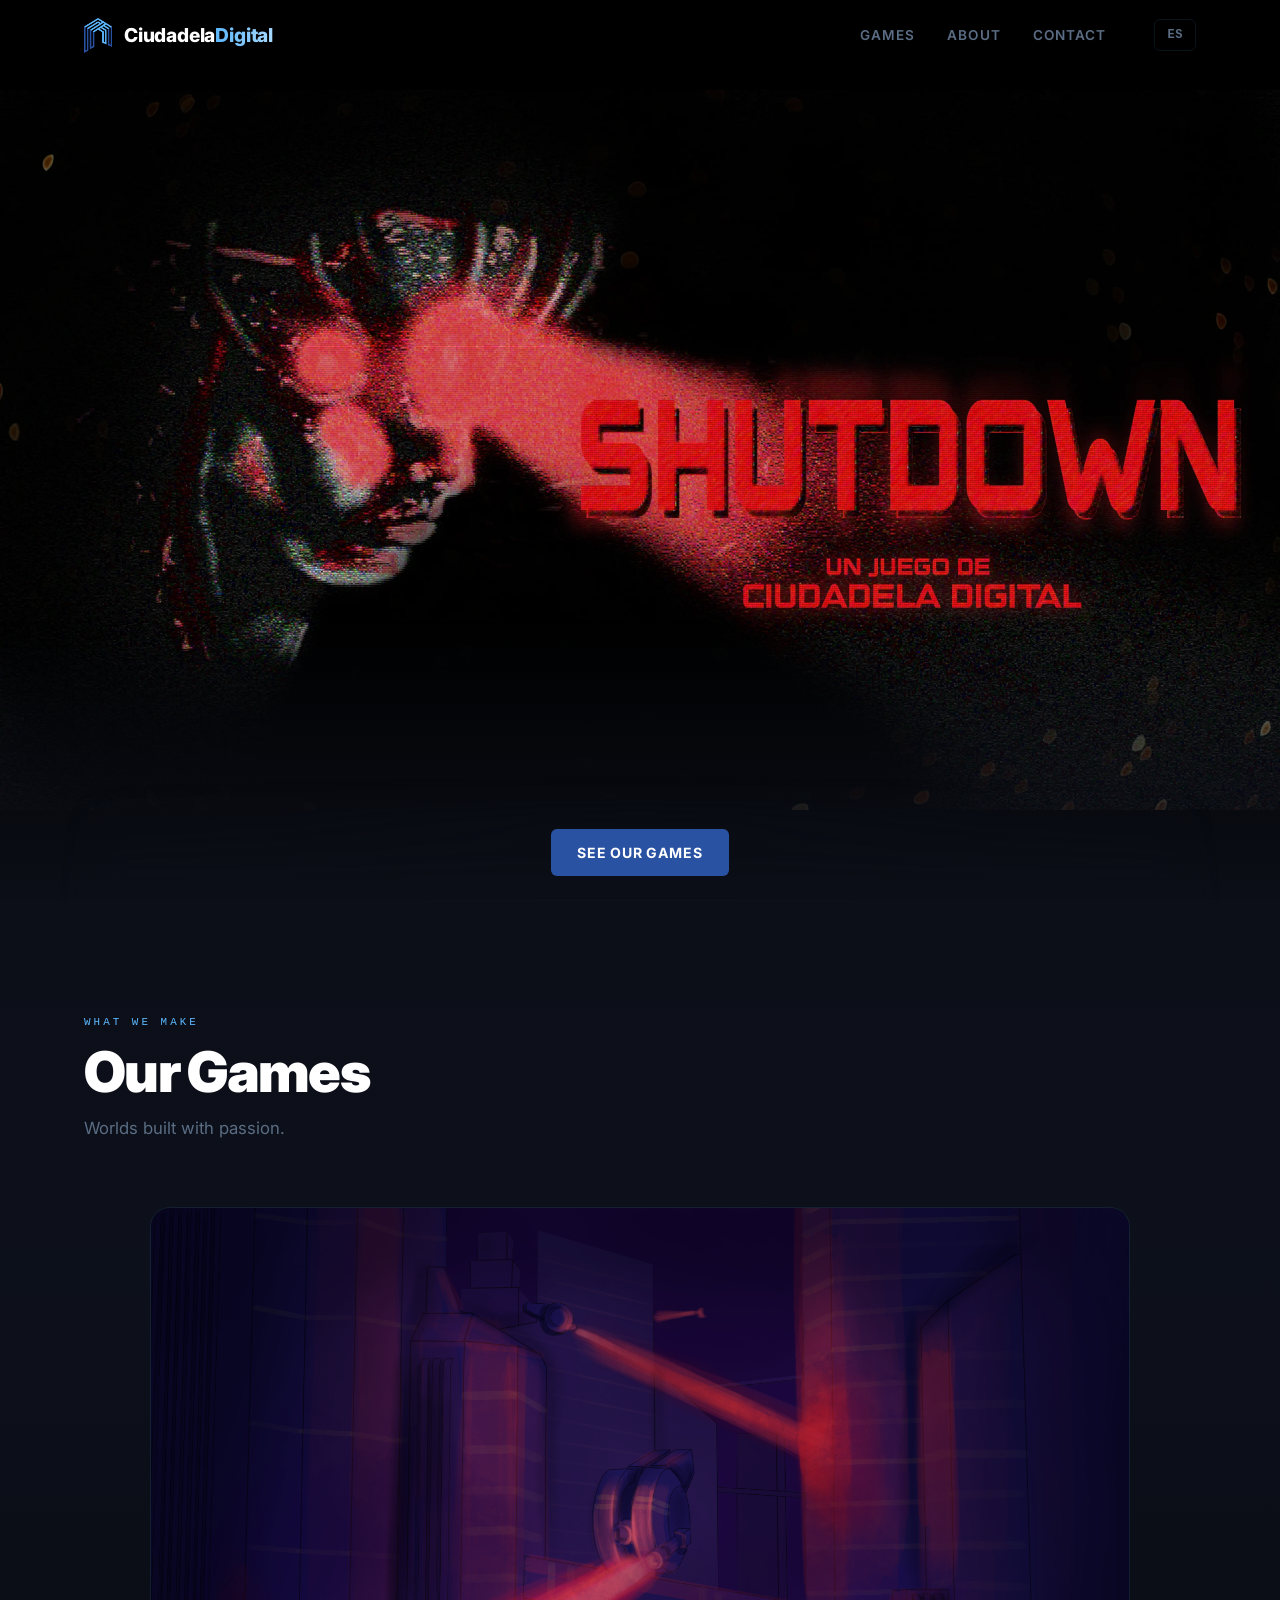
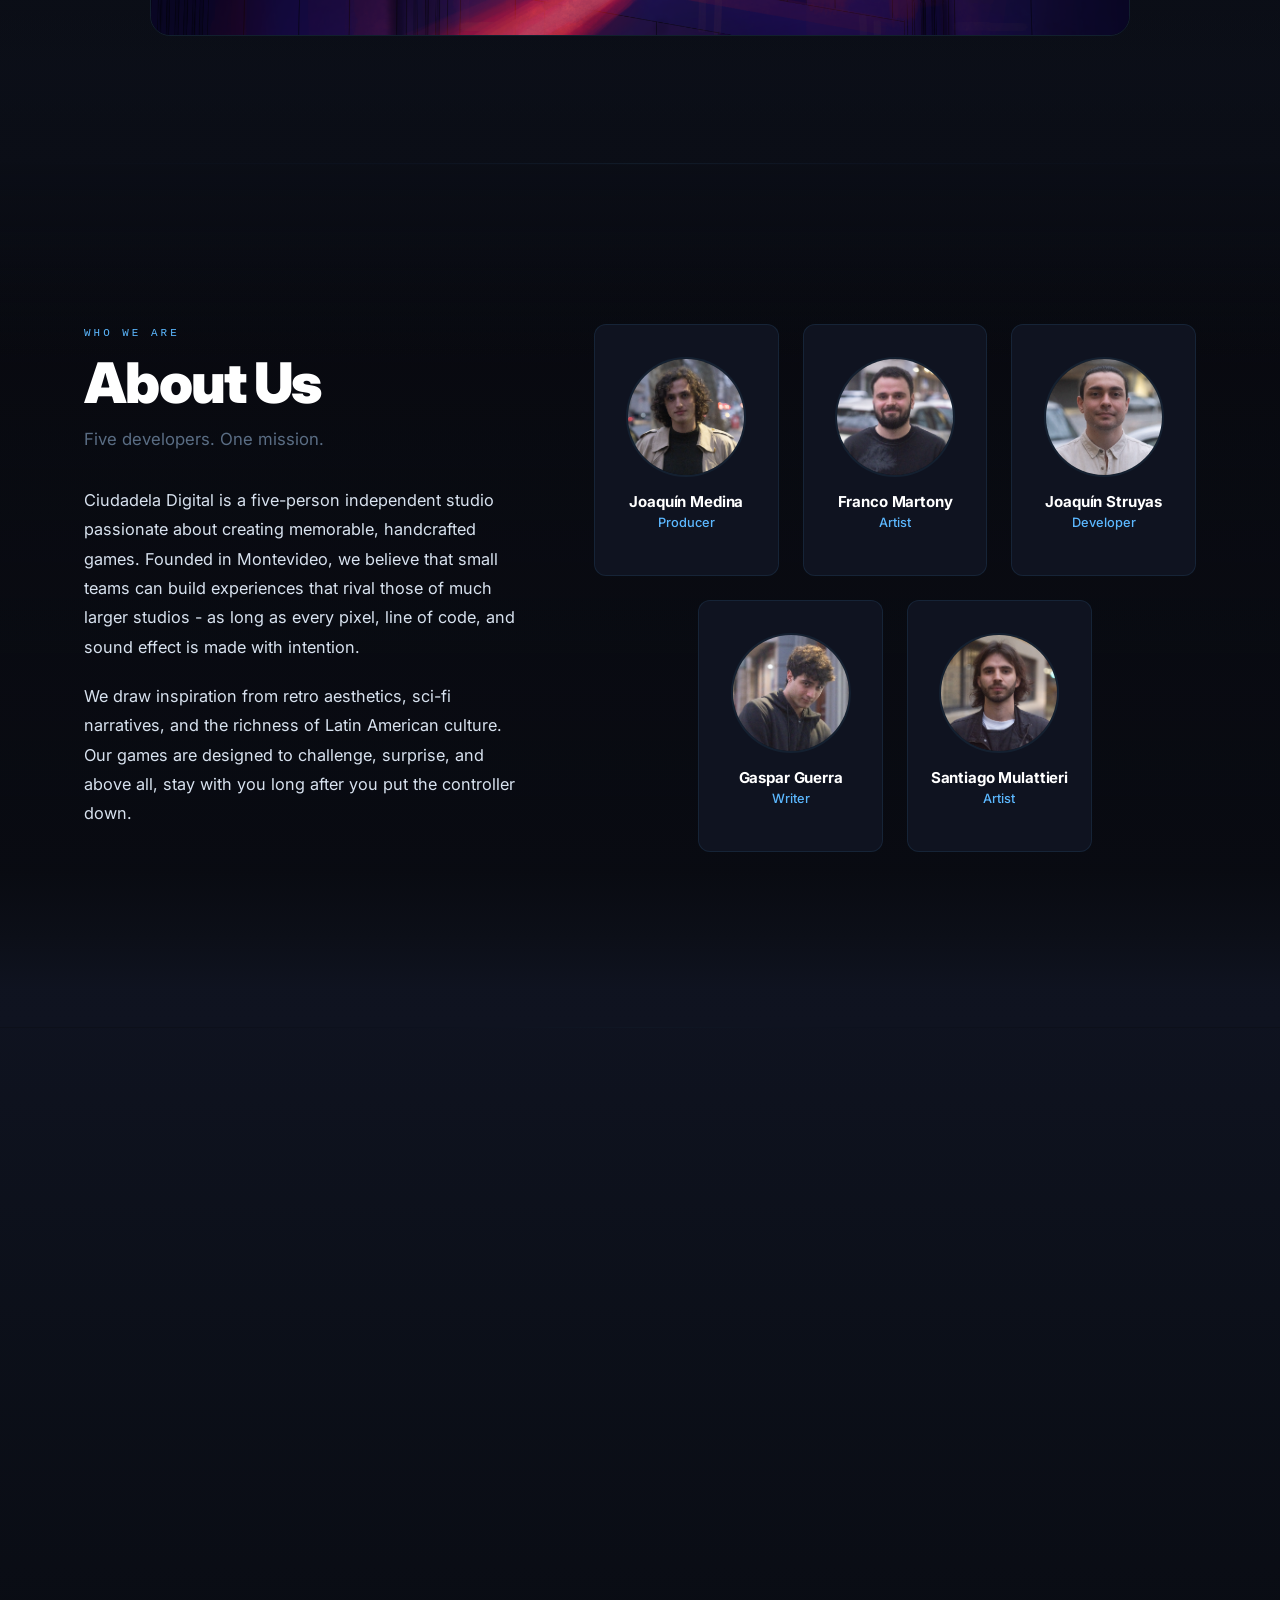
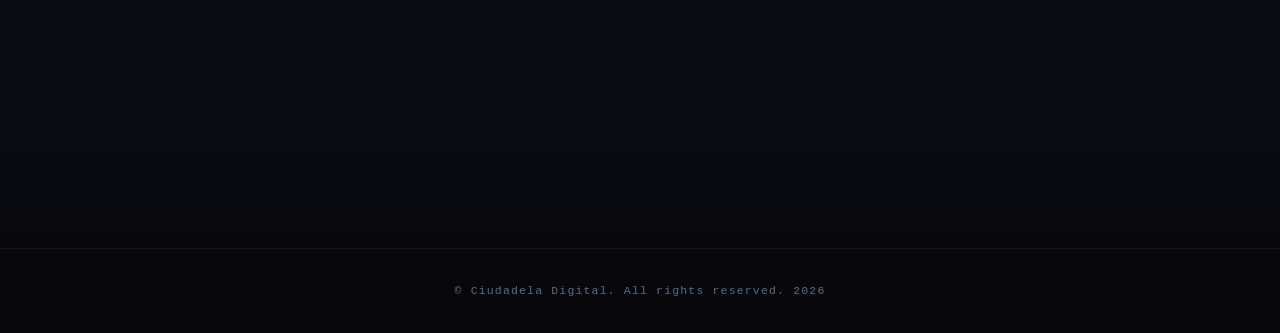
==== commit fe3bdbda: "Update social links" ====
--- a/index.html
+++ b/index.html
@@ -37,8 +37,7 @@
 
   <main>
     <section id="hero" class="hero">
-      <div class="hero__parallax"
-        style="background-image: url('assets/img/banners/cover.webp');">
+      <div class="hero__parallax" style="background-image: url('assets/img/banners/cover.webp');">
       </div>
       <div class="container hero__content hero__content--game">
         <div class="hero__cta">
@@ -140,35 +139,19 @@
         <a href="mailto:hello@ciudadeladigital.com" class="btn btn--primary" style="margin-bottom: var(--sp-12);"
           data-i18n="contact.email">hello@ciudadeladigital.com</a>
         <div class="social">
-          <a href="https://twitter.com/" class="social__link" target="_blank" rel="noopener">
-            <svg width="16" height="16" viewBox="0 0 24 24" fill="currentColor">
-              <path
-                d="M18.244 2.25h3.308l-7.227 8.26 8.502 11.24H16.17l-5.214-6.817L4.99 21.75H1.68l7.73-8.835L1.254 2.25H8.08l4.713 6.231zm-1.161 17.52h1.833L7.084 4.126H5.117z" />
-            </svg>
-            <span>Twitter / X</span>
-          </a>
-          <a href="https://instagram.com/" class="social__link" target="_blank" rel="noopener">
-            <svg width="16" height="16" viewBox="0 0 24 24" fill="none" stroke="currentColor" stroke-width="2"
-              stroke-linecap="round" stroke-linejoin="round">
-              <rect x="2" y="2" width="20" height="20" rx="5" ry="5"></rect>
-              <path d="M16 11.37A4 4 0 1 1 12.63 8 4 4 0 0 1 16 11.37z"></path>
-              <line x1="17.5" y1="6.5" x2="17.51" y2="6.5"></line>
-            </svg>
-            <span>Instagram</span>
-          </a>
-          <a href="https://discord.gg/" class="social__link" target="_blank" rel="noopener">
+          <a href="https://discord.com/invite/yeVbzAGBfU" class="social__link" target="_blank" rel="noopener">
             <svg width="16" height="16" viewBox="0 0 24 24" fill="currentColor">
               <path
                 d="M20.317 4.37a19.791 19.791 0 0 0-4.885-1.515.074.074 0 0 0-.079.037c-.21.375-.444.864-.608 1.25a18.27 18.27 0 0 0-5.487 0 12.64 12.64 0 0 0-.617-1.25.077.077 0 0 0-.079-.037A19.736 19.736 0 0 0 3.677 4.37a.07.07 0 0 0-.032.027C.533 9.046-.32 13.58.099 18.057a.082.082 0 0 0 .031.057 19.9 19.9 0 0 0 5.993 3.03.078.078 0 0 0 .084-.028 14.09 14.09 0 0 0 1.226-1.994.076.076 0 0 0-.041-.106 13.107 13.107 0 0 1-1.872-.892.077.077 0 0 1-.008-.128 10.2 10.2 0 0 0 .372-.292.074.074 0 0 1 .077-.01c3.928 1.793 8.18 1.793 12.062 0a.074.074 0 0 1 .078.01c.12.098.246.198.373.292a.077.077 0 0 1-.006.127 12.299 12.299 0 0 1-1.873.892.077.077 0 0 0-.041.107c.36.698.772 1.362 1.225 1.993a.076.076 0 0 0 .084.028 19.839 19.839 0 0 0 6.002-3.03.077.077 0 0 0 .032-.054c.5-5.177-.838-9.674-3.549-13.66a.061.061 0 0 0-.031-.03zM8.02 15.33c-1.183 0-2.157-1.085-2.157-2.419 0-1.333.956-2.419 2.157-2.419 1.21 0 2.176 1.096 2.157 2.42 0 1.333-.956 2.418-2.157 2.418zm7.975 0c-1.183 0-2.157-1.085-2.157-2.419 0-1.333.955-2.419 2.157-2.419 1.21 0 2.176 1.096 2.157 2.42 0 1.333-.946 2.418-2.157 2.418z" />
             </svg>
             <span>Discord</span>
           </a>
-          <a href="https://www.linkedin.com/company/" class="social__link" target="_blank" rel="noopener">
+          <a href="https://www.youtube.com/@CiudadelaDigital" class="social__link" target="_blank" rel="noopener">
             <svg width="16" height="16" viewBox="0 0 24 24" fill="currentColor">
               <path
-                d="M20.447 20.452h-3.554v-5.569c0-1.328-.027-3.037-1.852-3.037-1.853 0-2.136 1.445-2.136 2.939v5.667H9.351V9h3.414v1.561h.046c.477-.9 1.637-1.85 3.37-1.85 3.601 0 4.267 2.37 4.267 5.455v6.286zM5.337 7.433c-1.144 0-2.063-.926-2.063-2.065 0-1.138.92-2.063 2.063-2.063 1.14 0 2.064.925 2.064 2.063 0 1.139-.925 2.065-2.064 2.065zm1.782 13.019H3.555V9h3.564v11.452zM22.225 0H1.771C.792 0 0 .774 0 1.729v20.542C0 23.227.792 24 1.771 24h20.451C23.2 24 24 23.227 24 22.271V1.729C24 .774 23.2 0 22.222 0h.003z" />
+                d="M23.498 6.186a3.016 3.016 0 0 0-2.122-2.136C19.505 3.545 12 3.545 12 3.545s-7.505 0-9.377.505A3.017 3.017 0 0 0 .502 6.186C0 8.07 0 12 0 12s0 3.93.502 5.814a3.016 3.016 0 0 0 2.122 2.136c1.871.505 9.376.505 9.376.505s7.505 0 9.377-.505a3.015 3.015 0 0 0 2.122-2.136C24 15.93 24 12 24 12s0-3.93-.502-5.814zM9.545 15.568V8.432L15.818 12l-6.273 3.568z" />
             </svg>
-            <span>LinkedIn</span>
+            <span>YouTube</span>
           </a>
         </div>
       </div>
--- a/assets/css/style.css
+++ b/assets/css/style.css
@@ -22,9 +22,6 @@
   --font-display: 'Inter', sans-serif;
   --font-body: 'Inter', sans-serif;
   --font-mono: ui-monospace, 'Cascadia Code', 'Segoe UI Mono', monospace;
-  /* --font-display: 'Boombox2', sans-serif;
-  --font-body: 'Boombox2', sans-serif;
-  --font-mono: 'Boombox2', sans-serif; */
 
   --ease-out-expo: cubic-bezier(0.16, 1, 0.3, 1);
   --ease-smooth: cubic-bezier(0.4, 0, 0.2, 1);
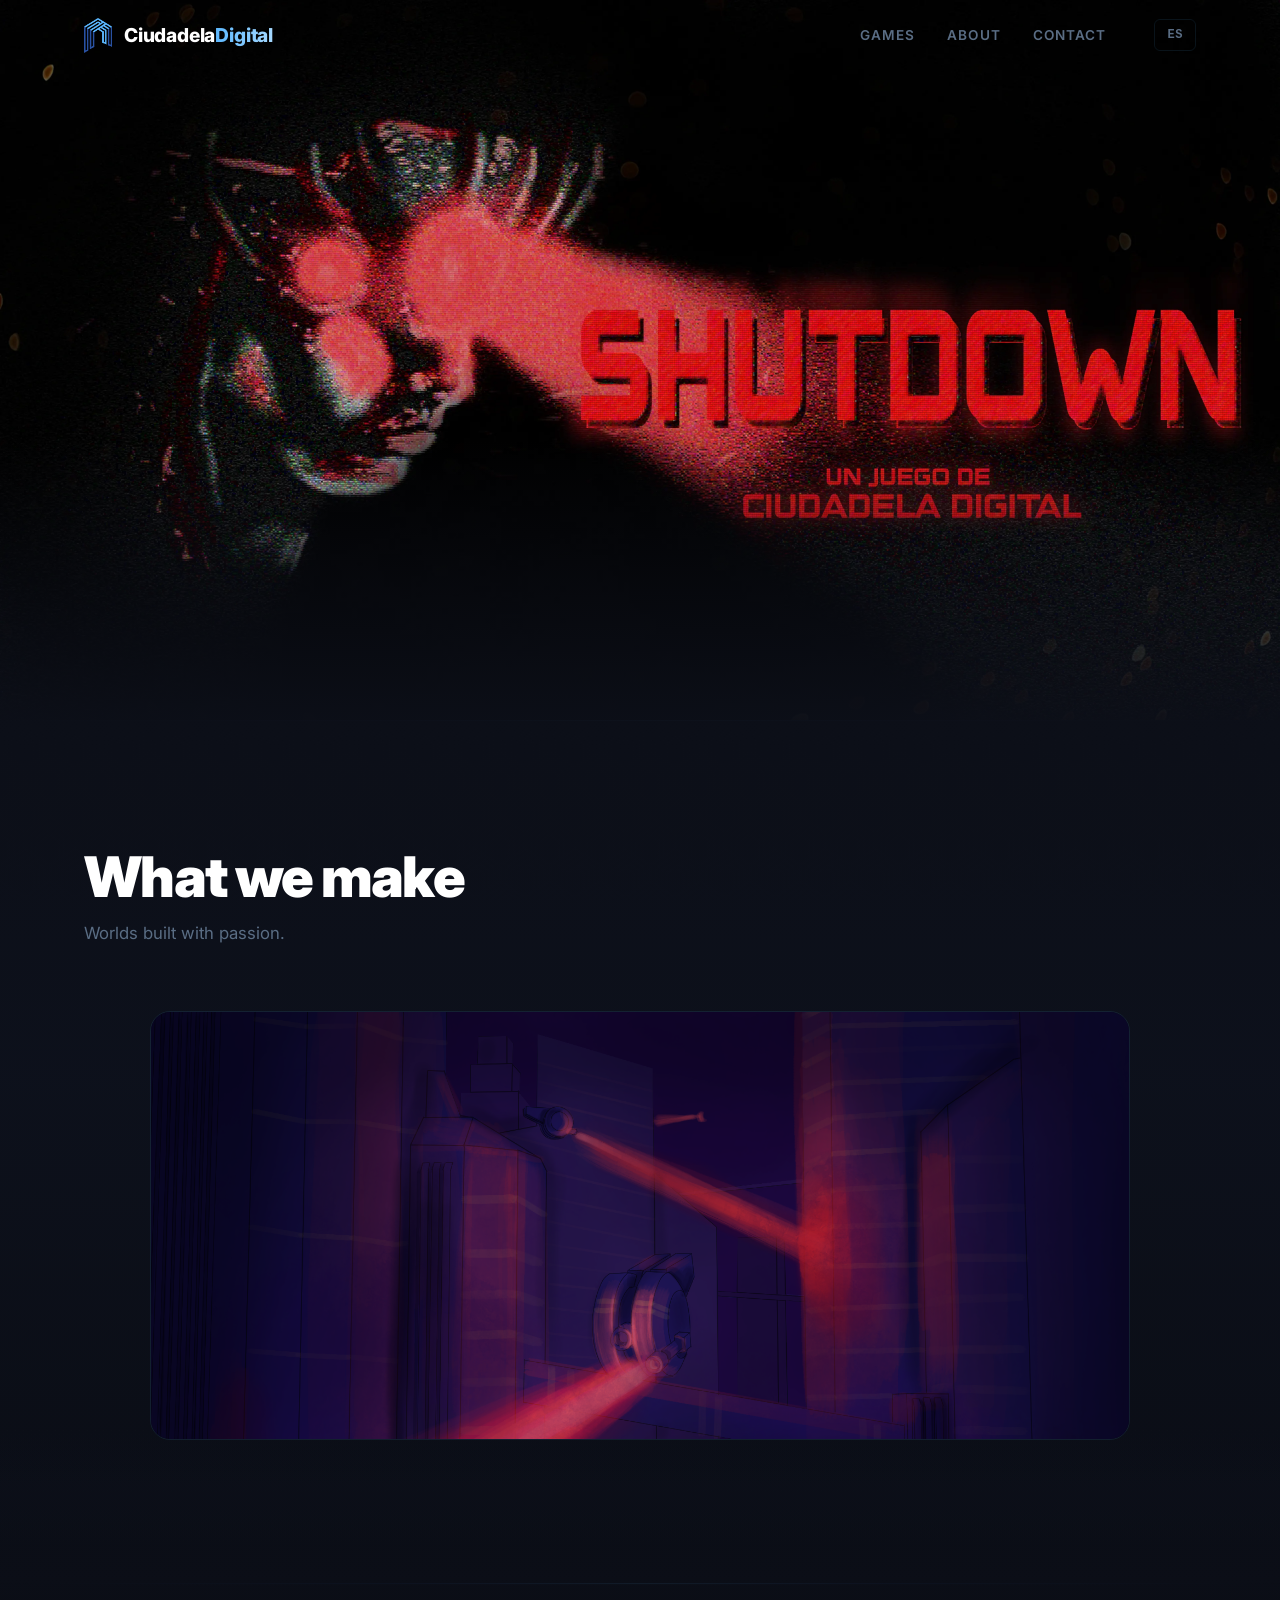
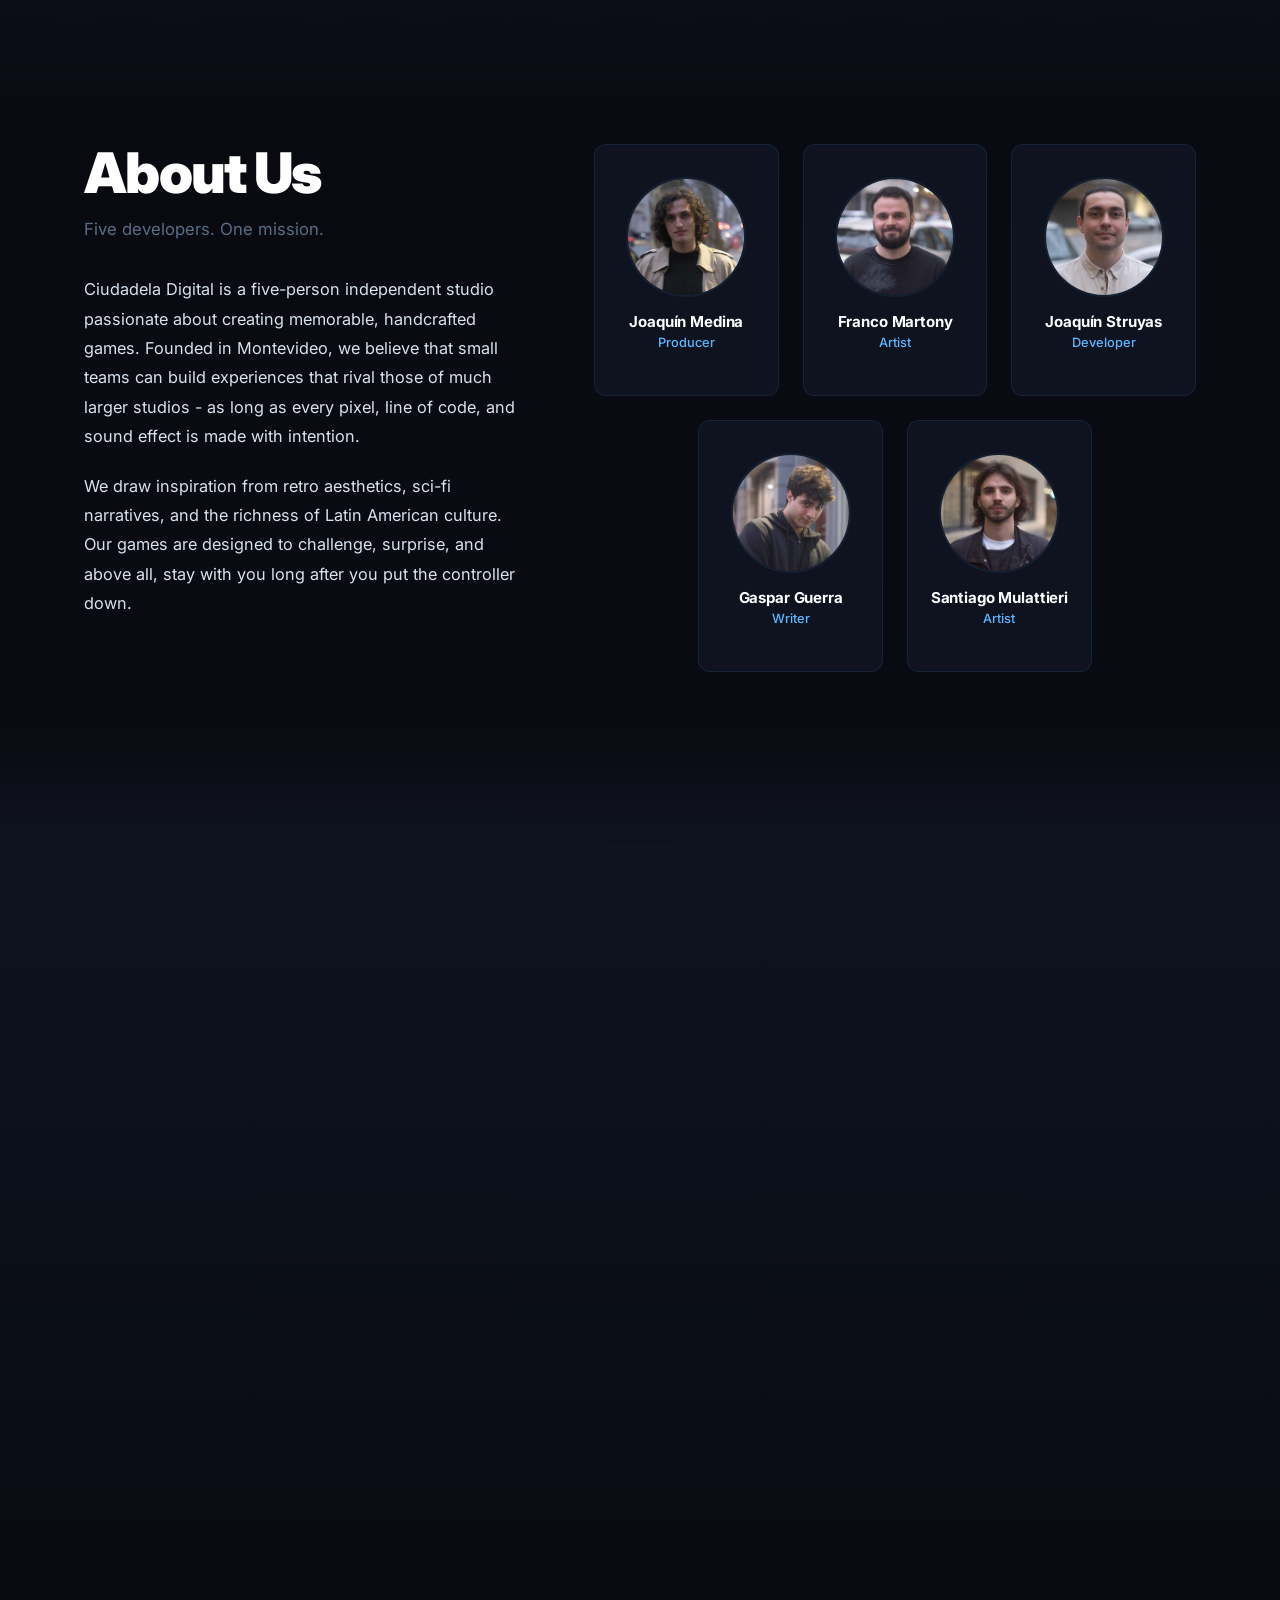
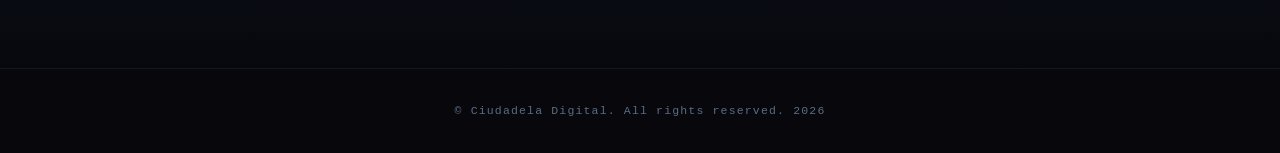
==== commit 8f2f49d5: "Change titles and labels" ====
--- a/index.html
+++ b/index.html
@@ -39,17 +39,11 @@
     <section id="hero" class="hero">
       <div class="hero__parallax" style="background-image: url('assets/img/banners/cover.webp');">
       </div>
-      <div class="container hero__content hero__content--game">
-        <div class="hero__cta">
-          <a href="#games" class="btn btn--primary" data-i18n="hero.cta.games">See Our Games</a>
-        </div>
-      </div>
     </section>
 
     <section id="games" class="section games">
       <div class="container">
         <header class="section__header reveal">
-          <span class="section__label" data-i18n="games.label">What we make</span>
           <h2 class="section__title" data-i18n="games.title">Our Games</h2>
           <p class="section__subtitle" data-i18n="games.subtitle">Worlds built with passion.</p>
         </header>
@@ -73,7 +67,6 @@
         <div class="about__grid">
           <div class="about__left reveal reveal--left">
             <header class="section__header">
-              <span class="section__label" data-i18n="about.label">Who we are</span>
               <h2 class="section__title" data-i18n="about.title">About Us</h2>
               <p class="section__subtitle" data-i18n="about.subtitle">Five developers. One mission.</p>
             </header>
@@ -131,7 +124,6 @@
     <section id="contact" class="section contact">
       <div class="container contact__inner reveal">
         <header class="section__header">
-          <span class="section__label" data-i18n="contact.label">Reach out</span>
           <h2 class="section__title" data-i18n="contact.title">Get in Touch</h2>
           <p class="section__subtitle" data-i18n="contact.subtitle">Press, collaborations, or just saying hi - we'd love
             to hear from you.</p>
--- a/assets/css/style.css
+++ b/assets/css/style.css
@@ -18,6 +18,7 @@
 
   --nav-height: 72px;
   --footer-height: 0px;
+  --hero-image-ratio: 16 / 9;
 
   --font-display: 'Inter', sans-serif;
   --font-body: 'Inter', sans-serif;
@@ -45,12 +46,39 @@
   --radius-lg: 20px;
 }
 
-*, *::before, *::after { box-sizing: border-box; margin: 0; padding: 0; }
-html { scroll-behavior: auto; -webkit-text-size-adjust: 100%; }
-img, svg { display: block; max-width: 100%; }
-ul { list-style: none; }
-a { text-decoration: none; color: inherit; }
-button { background: none; border: none; cursor: pointer; }
+*,
+*::before,
+*::after {
+  box-sizing: border-box;
+  margin: 0;
+  padding: 0;
+}
+
+html {
+  scroll-behavior: auto;
+  -webkit-text-size-adjust: 100%;
+}
+
+img,
+svg {
+  display: block;
+  max-width: 100%;
+}
+
+ul {
+  list-style: none;
+}
+
+a {
+  text-decoration: none;
+  color: inherit;
+}
+
+button {
+  background: none;
+  border: none;
+  cursor: pointer;
+}
 
 body {
   font-family: var(--font-body);
@@ -117,7 +145,10 @@
   flex-shrink: 0;
   transition: opacity 0.2s;
 }
-.nav__logo:hover { opacity: 0.85; }
+
+.nav__logo:hover {
+  opacity: 0.85;
+}
 
 .nav__logo-img {
   height: 36px;
@@ -150,6 +181,7 @@
   transition: color 0.25s;
   padding-block: var(--sp-2);
 }
+
 .nav__link::after {
   content: '';
   position: absolute;
@@ -161,10 +193,12 @@
   transition: width 0.3s var(--ease-out-expo);
   border-radius: 99px;
 }
+
 .nav__link:hover,
 .nav__link--active {
   color: var(--blue-light);
 }
+
 .nav__link:hover::after,
 .nav__link--active::after {
   width: 100%;
@@ -177,6 +211,7 @@
   padding: var(--sp-2);
   z-index: 200;
 }
+
 .nav__toggle-bar {
   display: block;
   width: 24px;
@@ -191,11 +226,12 @@
 ═══════════════════════════════════════════════════════════════ */
 .hero {
   position: relative;
-  min-height: 100dvh;
+  min-height: 0;
+  height: calc(100vw / (var(--hero-image-ratio)));
   display: flex;
   align-items: center;
   overflow: hidden;
-  padding-top: var(--nav-height);
+  padding-top: 0;
   isolation: isolate;
 }
 
@@ -218,14 +254,14 @@
 
 .hero__parallax {
   position: absolute;
-  inset: -18% 0;
-  height: 136%;
+  inset: 0;
+  height: 100%;
   background-size: 100% auto !important;
-  background-position: center center !important;
+  background-position: center top !important;
   background-repeat: no-repeat;
   pointer-events: none;
-  transform: translateY(var(--hero-parallax-offset, 0px));
-  will-change: transform;
+  transform: none;
+  will-change: auto;
 }
 
 .hero {
@@ -239,12 +275,12 @@
 }
 
 .hero__content--game {
-  min-height: calc(100dvh - var(--nav-height));
+  min-height: 100%;
   display: flex;
   flex-direction: column;
   align-items: center;
   justify-content: flex-end;
-  padding-block: var(--sp-10) var(--sp-6);
+  padding-block: calc(var(--nav-height) + var(--sp-6)) var(--sp-6);
   text-align: center;
 }
 
@@ -290,9 +326,17 @@
   box-shadow: 0 0 8px var(--blue-light);
   animation: blink 2s ease-in-out infinite;
 }
+
 @keyframes blink {
-  0%, 100% { opacity: 1; }
-  50% { opacity: 0.3; }
+
+  0%,
+  100% {
+    opacity: 1;
+  }
+
+  50% {
+    opacity: 0.3;
+  }
 }
 
 .hero__title {
@@ -405,7 +449,10 @@
   margin-bottom: var(--sp-5);
   font-size: 1.02rem;
 }
-.about__text p:last-child { margin-bottom: 0; }
+
+.about__text p:last-child {
+  margin-bottom: 0;
+}
 
 .team {
   display: grid;
@@ -431,6 +478,7 @@
   border-radius: var(--radius);
   transition: border-color 0.3s, background-color 0.3s, transform 0.3s var(--ease-out-expo);
 }
+
 .team__member:hover {
   border-color: var(--border-hover);
   background: var(--bg-card-hi);
@@ -458,6 +506,7 @@
   align-items: center;
   justify-content: center;
 }
+
 .team__avatar img {
   position: absolute;
   inset: 0;
@@ -465,6 +514,7 @@
   height: 100%;
   object-fit: cover;
 }
+
 .team__avatar span {
   font-family: var(--font-display);
   font-size: 0.75rem;
@@ -472,7 +522,10 @@
   color: var(--blue-light);
   z-index: 1;
 }
-.team__avatar img:not([src='']) { z-index: 2; }
+
+.team__avatar img:not([src='']) {
+  z-index: 2;
+}
 
 .team__name {
   display: block;
@@ -482,6 +535,7 @@
   color: var(--text-bright);
   letter-spacing: -0.01em;
 }
+
 .team__role {
   display: block;
   font-size: 0.8rem;
@@ -555,6 +609,7 @@
     -webkit-backdrop-filter: blur(0px);
     transition: opacity 0.35s ease, backdrop-filter 0.35s ease, background-color 0.35s ease;
   }
+
   .game-card:hover .game-card__body {
     opacity: 1;
     background: rgba(7, 8, 13, 0.58);
@@ -620,13 +675,17 @@
   font-weight: 500;
   transition: color 0.25s, border-color 0.25s, background-color 0.25s, transform 0.3s var(--ease-out-expo);
 }
+
 .social__link:hover {
   color: var(--blue-light);
   border-color: var(--border-hover);
   background: var(--bg-card-hi);
   transform: translateY(-3px);
 }
-.social__link svg { flex-shrink: 0; }
+
+.social__link svg {
+  flex-shrink: 0;
+}
 
 /* ══════════════════════════════════════════════════════════════
    BUTTONS
@@ -654,6 +713,7 @@
   border: 1px solid transparent;
   box-shadow: 0 0 0 0 rgba(92, 184, 254, 0);
 }
+
 .btn--primary::before {
   content: '';
   position: absolute;
@@ -662,18 +722,23 @@
   opacity: 0;
   transition: opacity 0.3s;
 }
+
 .btn--primary:hover {
   background: #3464bb;
   box-shadow: 0 0 20px rgba(92, 184, 254, 0.3), 0 4px 16px rgba(41, 82, 162, 0.4);
   transform: translateY(-2px);
 }
-.btn--primary:hover::before { opacity: 1; }
+
+.btn--primary:hover::before {
+  opacity: 1;
+}
 
 .btn--ghost {
   background: transparent;
   color: var(--blue-light);
   border: 1px solid rgba(92, 184, 254, 0.3);
 }
+
 .btn--ghost:hover {
   background: rgba(92, 184, 254, 0.07);
   border-color: var(--blue-light);
@@ -700,6 +765,7 @@
   border-top: 1px solid var(--border);
   background: rgba(7, 8, 13, 0.6);
 }
+
 .site-footer p {
   font-family: var(--font-mono);
   font-size: 0.72rem;
@@ -708,12 +774,25 @@
 }
 
 @keyframes fadeInUp {
-  from { opacity: 0; transform: translateY(28px); }
-  to { opacity: 1; transform: translateY(0); }
-}
+  from {
+    opacity: 0;
+    transform: translateY(28px);
+  }
+
+  to {
+    opacity: 1;
+    transform: translateY(0);
+  }
+}
+
 @keyframes fadeIn {
-  from { opacity: 0; }
-  to { opacity: 1; }
+  from {
+    opacity: 0;
+  }
+
+  to {
+    opacity: 1;
+  }
 }
 
 .reveal {
@@ -725,20 +804,46 @@
   transition: opacity 0.45s var(--ease-smooth), transform 0.55s var(--ease-out-expo);
   will-change: opacity, transform;
 }
-.reveal--left { --reveal-x: -110px; --reveal-y: 0px; }
-.reveal--right { --reveal-x: 110px; --reveal-y: 0px; }
-.reveal--scale { --reveal-y: 28px; --reveal-scale-start: 0.88; }
+
+.reveal--left {
+  --reveal-x: -110px;
+  --reveal-y: 0px;
+}
+
+.reveal--right {
+  --reveal-x: 110px;
+  --reveal-y: 0px;
+}
+
+.reveal--scale {
+  --reveal-y: 28px;
+  --reveal-scale-start: 0.88;
+}
 
 .reveal.is-visible {
   opacity: 1;
   transform: translate3d(0, 0, 0) scale(1);
 }
 
-.reveal[data-delay='1'] { transition-delay: 0.12s; }
-.reveal[data-delay='2'] { transition-delay: 0.24s; }
-.reveal[data-delay='3'] { transition-delay: 0.36s; }
-.reveal[data-delay='4'] { transition-delay: 0.48s; }
-.reveal[data-delay='5'] { transition-delay: 0.6s; }
+.reveal[data-delay='1'] {
+  transition-delay: 0.12s;
+}
+
+.reveal[data-delay='2'] {
+  transition-delay: 0.24s;
+}
+
+.reveal[data-delay='3'] {
+  transition-delay: 0.36s;
+}
+
+.reveal[data-delay='4'] {
+  transition-delay: 0.48s;
+}
+
+.reveal[data-delay='5'] {
+  transition-delay: 0.6s;
+}
 
 /* ══════════════════════════════════════════════════════════════
    404 PAGE
@@ -754,6 +859,7 @@
   position: relative;
   overflow: hidden;
 }
+
 .error-page__glow {
   position: absolute;
   top: 40%;
@@ -764,11 +870,13 @@
   background: radial-gradient(circle, rgba(41, 82, 162, 0.2) 0%, transparent 70%);
   pointer-events: none;
 }
+
 .error-page__content {
   position: relative;
   z-index: 1;
   max-width: 580px;
 }
+
 .error-code {
   font-family: var(--font-display);
   font-size: clamp(6rem, 22vw, 12rem);
@@ -782,6 +890,7 @@
   filter: drop-shadow(0 0 40px rgba(92, 184, 254, 0.25));
   margin-bottom: var(--sp-4);
 }
+
 .error-label {
   font-family: var(--font-mono);
   font-size: 0.7rem;
@@ -790,6 +899,7 @@
   color: var(--text-muted);
   margin-bottom: var(--sp-6);
 }
+
 .error-title {
   font-family: var(--font-display);
   font-size: clamp(1.5rem, 4vw, 2.2rem);
@@ -798,12 +908,14 @@
   color: var(--text-bright);
   margin-bottom: var(--sp-4);
 }
+
 .error-desc {
   color: var(--text-muted);
   font-size: 1rem;
   line-height: 1.7;
   margin-bottom: var(--sp-8);
 }
+
 .error-actions {
   display: flex;
   flex-wrap: wrap;
@@ -867,7 +979,9 @@
 }
 
 @media (max-width: 640px) {
-  :root { --nav-height: 64px; }
+  :root {
+    --nav-height: 64px;
+  }
 
   .nav__toggle {
     display: flex;
@@ -892,7 +1006,10 @@
     transition: transform 0.4s var(--ease-out-expo);
     z-index: 150;
   }
-  .nav__menu.is-open { transform: translateX(0); }
+
+  .nav__menu.is-open {
+    transform: translateX(0);
+  }
 
   .nav__link {
     font-size: 1.1rem;
@@ -904,18 +1021,27 @@
     min-height: unset;
     padding-block: var(--sp-16) var(--sp-20);
   }
-  .hero { min-height: 100dvh; }
-
-  .hero__content { padding-block: var(--sp-16) var(--sp-20); }
+
+  .hero {
+    max-height: none;
+  }
+
+  .hero__content {
+    padding-block: var(--sp-16) var(--sp-20);
+  }
+
   .hero__content--game {
-    min-height: calc(100dvh - var(--nav-height));
-    padding-block: var(--sp-8) var(--sp-5);
-  }
+    min-height: 100%;
+  }
+
   .section__header {
     margin-bottom: var(--sp-10);
     text-align: center;
   }
-  .section__label { text-align: center; }
+
+  .section__label {
+    text-align: center;
+  }
 
   .about__text.reveal--left,
   .team.reveal--right {
@@ -938,10 +1064,17 @@
     transition-duration: 0.36s;
   }
 
-  .about__text { text-align: center; }
-  .about__text p { text-align: left; }
-
-  .games__grid { grid-template-columns: 1fr; }
+  .about__text {
+    text-align: center;
+  }
+
+  .about__text p {
+    text-align: left;
+  }
+
+  .games__grid {
+    grid-template-columns: 1fr;
+  }
 
   .game-card__body {
     padding: var(--sp-5);
@@ -951,6 +1084,7 @@
     flex-direction: column;
     align-items: center;
   }
+
   .hero__cta .btn {
     text-align: center;
     justify-content: center;
@@ -958,17 +1092,30 @@
     max-width: 280px;
   }
 
-  .hero__content { text-align: center; }
-  .hero__tagline { margin-inline: auto; }
+  .hero__content {
+    text-align: center;
+  }
+
+  .hero__tagline {
+    margin-inline: auto;
+  }
 
   .hero__title--game {
     max-width: 100%;
     margin-bottom: var(--sp-8);
   }
 
-  .social { gap: var(--sp-2); }
-  .social__link span { display: none; }
-  .social__link { padding: var(--sp-3); }
+  .social {
+    gap: var(--sp-2);
+  }
+
+  .social__link span {
+    display: none;
+  }
+
+  .social__link {
+    padding: var(--sp-3);
+  }
 }
 
 .about {
@@ -1034,7 +1181,7 @@
 
 .about::after {
   background:
-    linear-gradient(180deg, rgba(9, 11, 18, 1) 0%, rgba(12, 15, 24, 0.96) 40%, rgba(15, 19, 32, 0.98) 75%, rgba(15, 19, 32, 1) 100%),
+    linear-gradient(180deg, rgba(9, 11, 18, 0) 0%, rgba(11, 14, 23, 0.35) 40%, rgba(15, 19, 32, 0.7) 75%, rgba(15, 19, 32, 0.98) 100%),
     linear-gradient(90deg, transparent 0%, transparent 15%, rgba(42, 82, 163, 0.07) 35%, rgba(92, 184, 255, 0.1) 50%, rgba(42, 82, 163, 0.07) 65%, transparent 85%, transparent 100%);
   background-size: 100% 100%, 100% 1px;
   background-repeat: no-repeat;
@@ -1055,6 +1202,7 @@
 }
 
 @media (min-width: 901px) {
+
   .games.section,
   .about.section {
     min-height: min(96dvh, 980px);
@@ -1075,17 +1223,23 @@
   transition: color 0.2s, border-color 0.2s, background-color 0.2s;
   margin-left: var(--sp-4);
 }
+
 .nav__lang-btn:hover,
 .nav__lang-btn:focus {
   color: var(--blue-light);
   border-color: var(--border-hover);
   background: var(--blue-glow);
 }
+
 @media (max-width: 640px) {
-  .nav__lang-btn { margin-left: 0; margin-top: var(--sp-6); }
+  .nav__lang-btn {
+    margin-left: 0;
+    margin-top: var(--sp-6);
+  }
 }
 
 @media (prefers-reduced-motion: reduce) {
+
   .hero__parallax,
   .reveal,
   .team__member,
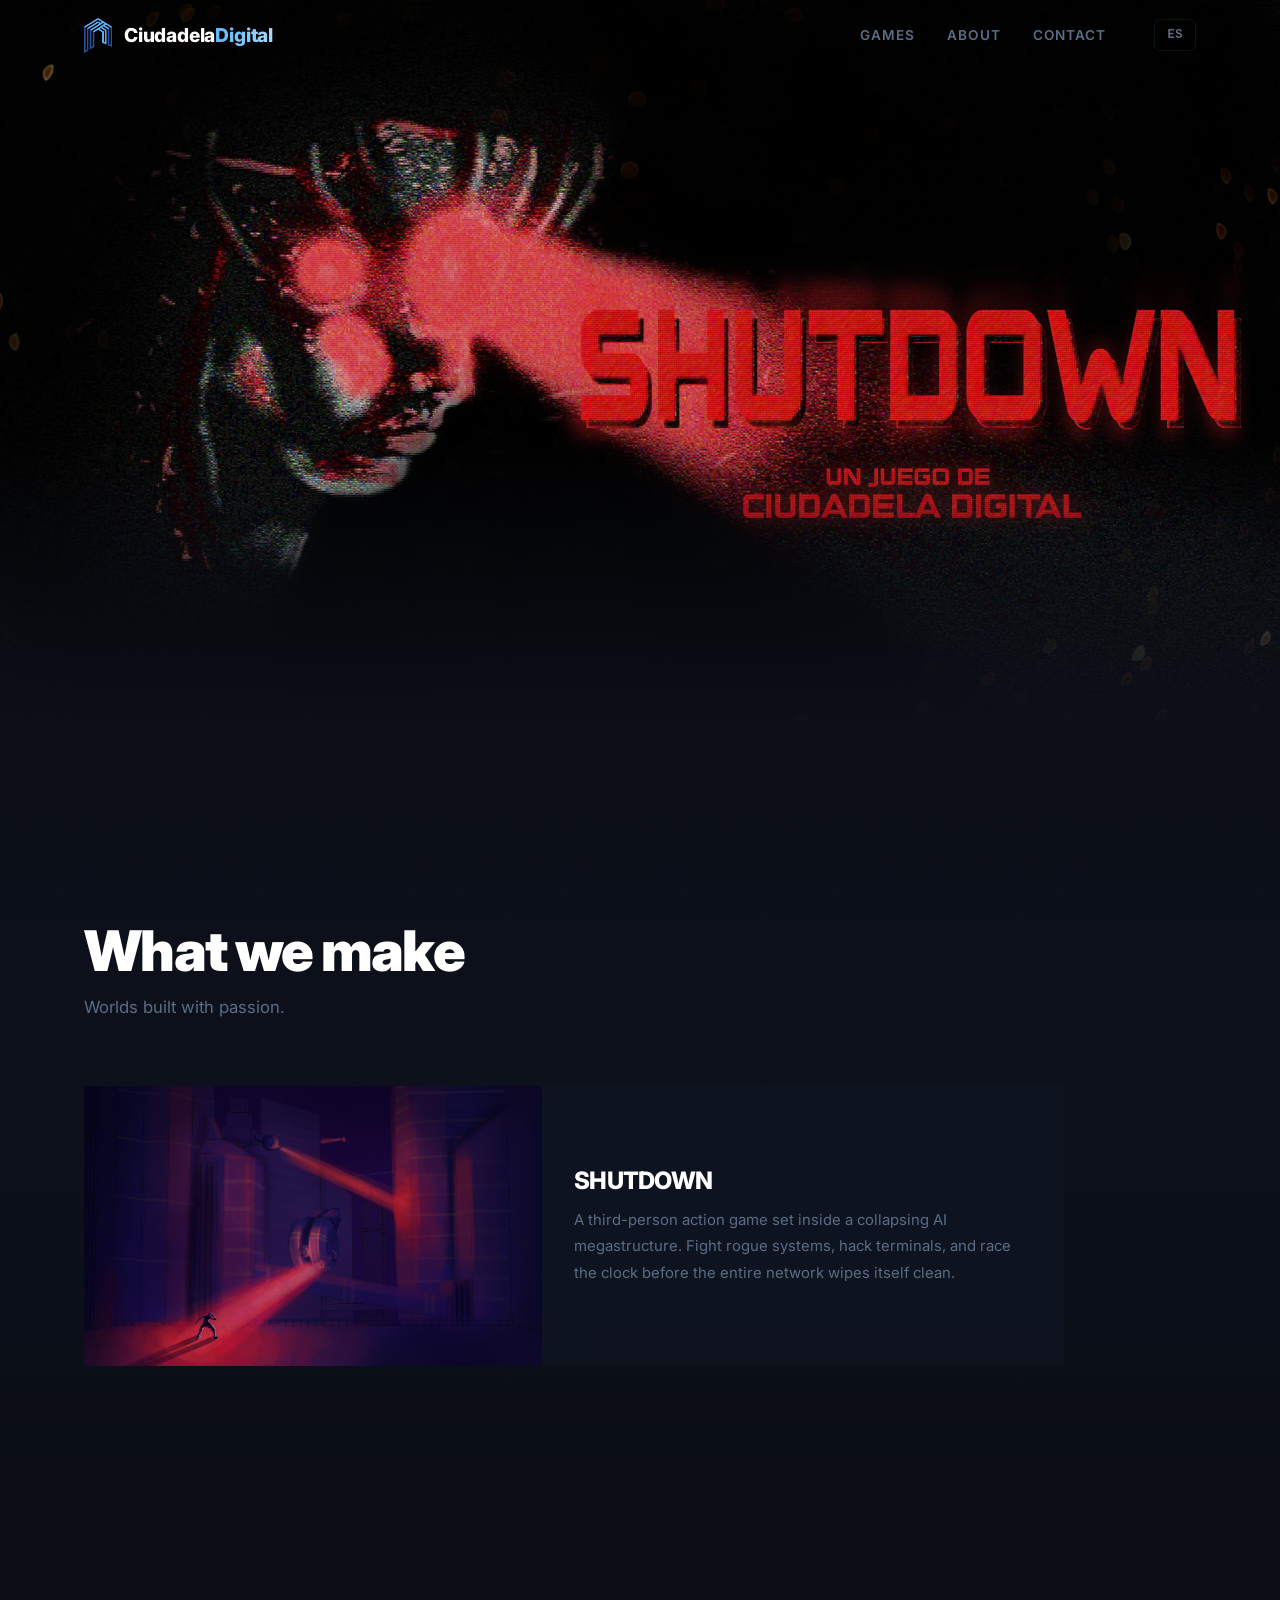
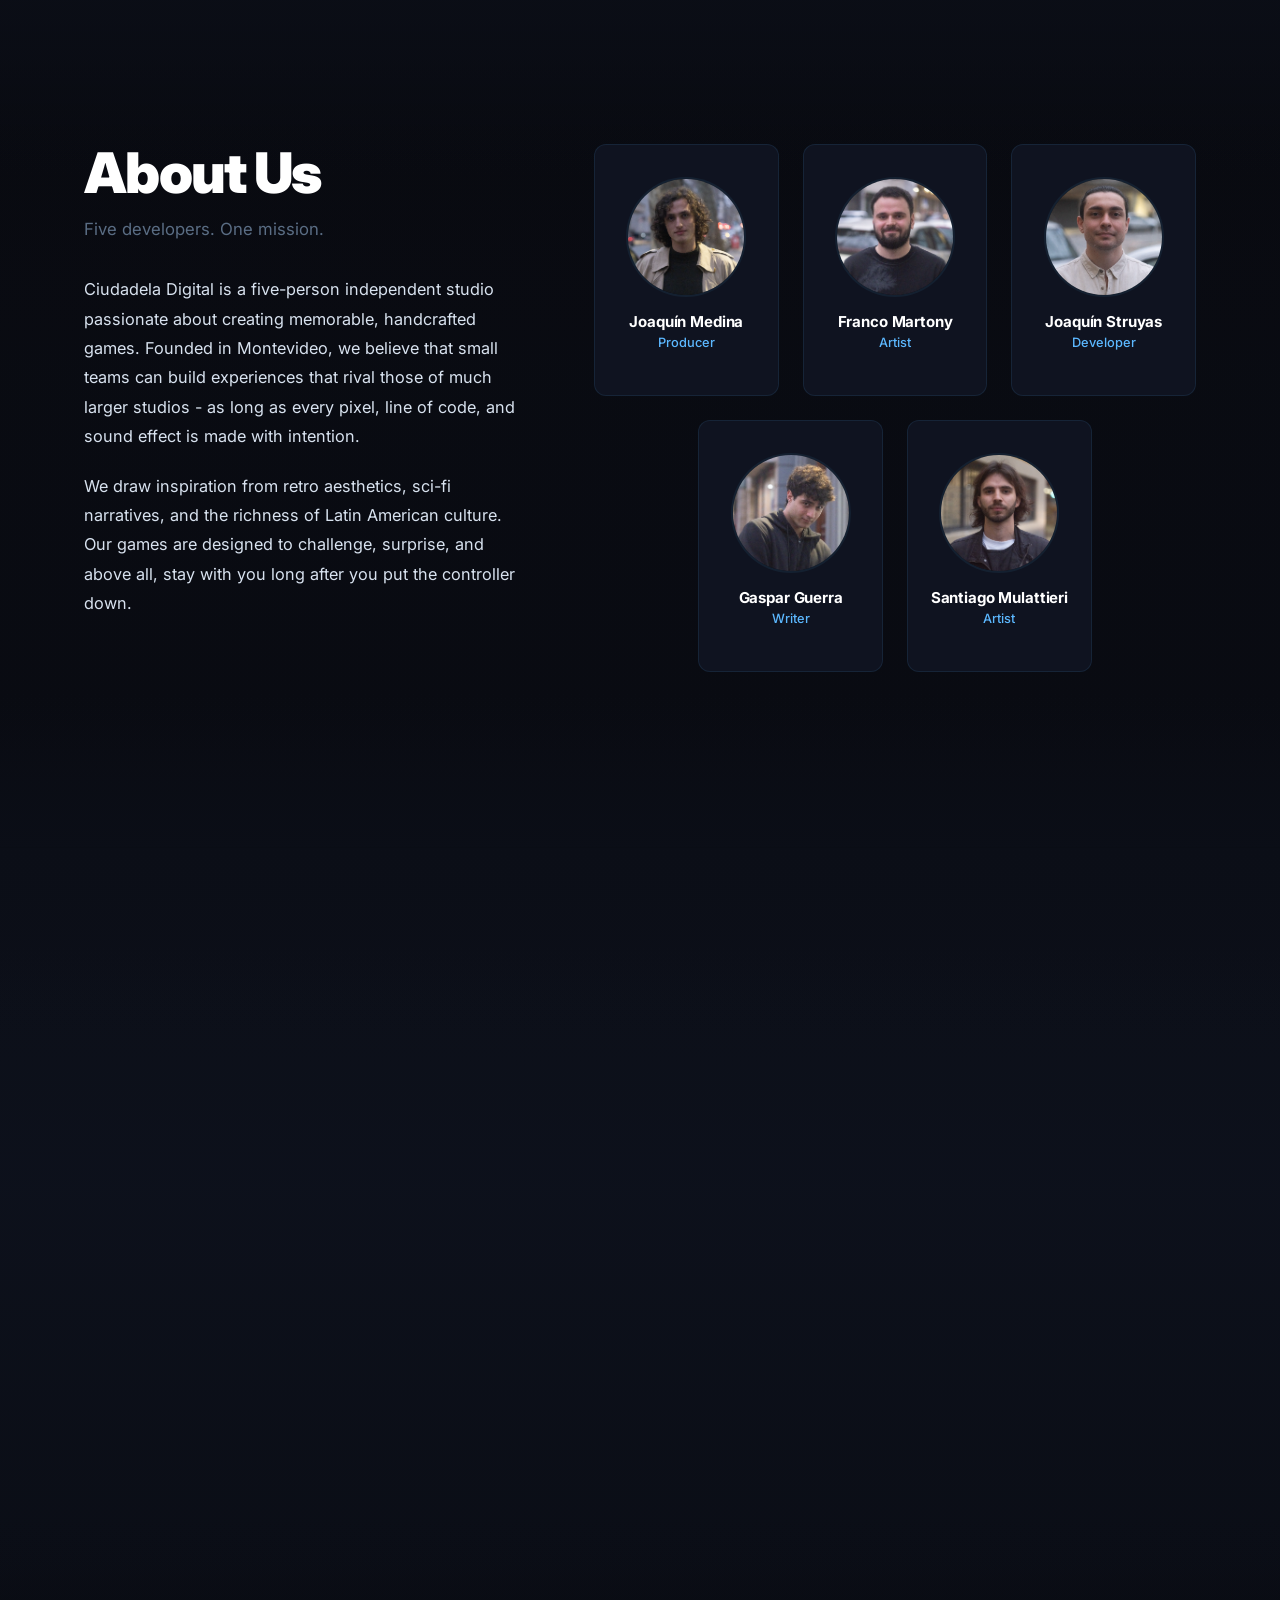
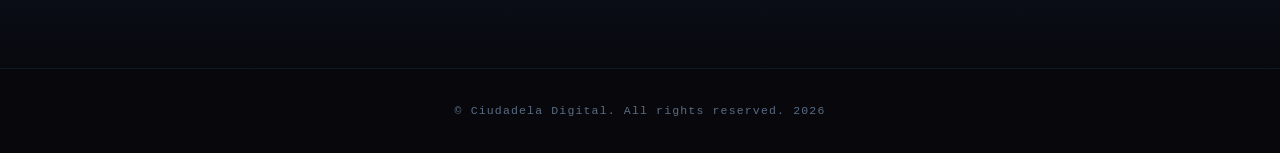
==== commit 36ea03d5: "New presentation for SHUTDOWN in games section" ====
--- a/index.html
+++ b/index.html
@@ -47,16 +47,17 @@
           <h2 class="section__title" data-i18n="games.title">Our Games</h2>
           <p class="section__subtitle" data-i18n="games.subtitle">Worlds built with passion.</p>
         </header>
-        <div class="game-card reveal">
-          <div class="game-card__thumbnail">
-            <img src="assets/img/banners/game.png" alt="SHUTDOWN artwork">
-          </div>
-          <div class="game-card__body">
-            <h3 class="game-card__title">SHUTDOWN</h3>
-            <p class="game-card__desc" data-i18n="game.desc">A third-person action game set inside a collapsing AI
-              megastructure. Fight rogue systems, hack terminals, and race the clock before the entire network wipes
-              itself clean.</p>
-            <a href="#contact" class="btn btn--primary btn--sm" data-i18n="game.cta">Follow Updates</a>
+        <div class="game-card-container reveal">
+          <div class="game-card-content">
+            <div class="game-card-image">
+              <img src="assets/img/banners/game.png" alt="SHUTDOWN artwork">
+            </div>
+            <div class="game-card-text">
+              <h3 class="game-card__title">SHUTDOWN</h3>
+              <p class="game-card__desc" data-i18n="game.desc">A third-person action game set inside a collapsing AI
+                megastructure. Fight rogue systems, hack terminals, and race the clock before the entire network wipes
+                itself clean.</p>
+            </div>
           </div>
         </div>
       </div>
--- a/assets/css/style.css
+++ b/assets/css/style.css
@@ -567,59 +567,80 @@
   z-index: 1;
 }
 
-.game-card {
+.game-card-container {
   width: min(100%, 980px);
   margin-inline: auto;
-  border-radius: var(--radius-lg);
   overflow: hidden;
   position: relative;
-  aspect-ratio: 16 / 7;
   min-height: 280px;
-  border: 1px solid var(--border);
-}
-
-.game-card__thumbnail {
-  position: absolute;
-  inset: 0;
-}
-
-.game-card__thumbnail img {
+  background: var(--bg-card);
+  display: flex;
+  flex-direction: row;
+  align-items: stretch;
+  padding: 0 !important;
+  margin: 0 !important;
+  line-height: 0;
+  box-sizing: border-box;
+}
+
+.game-card-content {
+  display: flex;
+  flex-direction: row;
+  align-items: stretch;
   width: 100%;
   height: 100%;
+  padding: 0 !important;
+  margin: 0 !important;
+  line-height: 0;
+  box-sizing: border-box;
+  position: relative;
+}
+
+.game-card-image {
+  flex: 1;
+  min-width: 0;
+  min-height: 280px;
+  position: relative;
+  height: auto;
+  align-self: stretch;
+  display: flex;
+  overflow: hidden;
+  padding: 0 !important;
+  margin: 0 !important;
+  line-height: 0;
+  box-sizing: border-box;
+}
+
+.game-card-image img {
+  width: 100%;
+  height: 100%;
+  flex: 1 1 auto;
   object-fit: cover;
   object-position: center top;
   display: block;
-}
-
-.game-card__body {
-  position: absolute;
-  inset: 0;
+  margin: 0 !important;
+  padding: 0 !important;
+  line-height: 0;
+  box-sizing: border-box;
+}
+
+.game-card-text {
+  flex: 1;
+  min-width: 0;
+  padding: var(--sp-8);
   display: flex;
   flex-direction: column;
-  justify-content: flex-end;
-  padding: var(--sp-8);
-  background: linear-gradient(to top, rgba(7, 8, 13, 0.92) 0%, rgba(7, 8, 13, 0.45) 45%, transparent 100%);
-}
-
-@media (hover: hover) {
-  .game-card__body {
-    opacity: 0;
-    background: rgba(7, 8, 13, 0);
-    backdrop-filter: blur(0px);
-    -webkit-backdrop-filter: blur(0px);
-    transition: opacity 0.35s ease, backdrop-filter 0.35s ease, background-color 0.35s ease;
-  }
-
-  .game-card:hover .game-card__body {
-    opacity: 1;
-    background: rgba(7, 8, 13, 0.58);
-    backdrop-filter: blur(12px);
-    -webkit-backdrop-filter: blur(12px);
-  }
-}
-
-.game-card__meta {
-  display: none;
+  justify-content: center;
+  align-items: flex-start;
+  background: rgba(15, 19, 32, 0.7);
+  margin: 0 !important;
+  padding-top: 0 !important;
+  padding-bottom: 0 !important;
+  padding-left: var(--sp-8) !important;
+  padding-right: var(--sp-8) !important;
+  line-height: normal;
+  box-sizing: border-box;
+  position: relative;
 }
 
 .game-card__title {
@@ -635,8 +656,29 @@
   font-size: 0.93rem;
   color: var(--text-muted);
   line-height: 1.75;
-  margin-bottom: var(--sp-6);
+  margin-bottom: 0;
   max-width: 58ch;
+}
+
+@media (max-width: 900px) {
+  .game-card-container {
+    flex-direction: column;
+    min-height: 400px;
+  }
+  
+  .game-card-content {
+    flex-direction: column;
+    height: auto;
+    min-height: 0;
+  }
+
+  .game-card-image {
+    min-height: 260px;
+  }
+  
+  .game-card-text {
+    padding: var(--sp-6);
+  }
 }
 
 /* ══════════════════════════════════════════════════════════════
@@ -1130,7 +1172,7 @@
 
 .contact {
   background:
-    linear-gradient(180deg, rgba(15, 19, 32, 0.98) 0%, rgba(12, 16, 26, 0.96) 40%, rgba(8, 10, 16, 0.98) 100%);
+    linear-gradient(180deg, rgba(12, 15, 24, 0.98) 0%, rgba(13, 17, 28, 0.96) 42%, rgba(10, 13, 21, 0.98) 100%);
 }
 
 .games::before,
@@ -1162,39 +1204,38 @@
 }
 
 .about::before {
-  background:
-    linear-gradient(180deg, rgba(11, 14, 23, 0.95) 0%, rgba(11, 14, 23, 0.6) 42%, rgba(11, 14, 23, 0.18) 78%, rgba(11, 14, 23, 0) 100%),
-    linear-gradient(90deg, transparent 0%, rgba(42, 82, 163, 0.14) 32%, rgba(92, 184, 255, 0.18) 50%, rgba(42, 82, 163, 0.14) 68%, transparent 100%);
-  background-size: 100% 100%, 100% 1px;
+  background: linear-gradient(180deg, rgba(11, 14, 23, 0.95) 0%, rgba(11, 14, 23, 0.6) 42%, rgba(11, 14, 23, 0.18) 78%, rgba(11, 14, 23, 0) 100%);
+  background-size: 100% 100%;
   background-repeat: no-repeat;
-  background-position: center top, center top;
+  background-position: center top;
 }
 
 .games::before {
-  background:
-    linear-gradient(180deg, rgba(12, 15, 24, 0.9) 0%, rgba(12, 15, 24, 0.62) 42%, rgba(12, 15, 24, 0.2) 80%, rgba(12, 15, 24, 0) 100%),
-    linear-gradient(90deg, transparent 0%, rgba(42, 82, 163, 0.14) 32%, rgba(92, 184, 255, 0.18) 50%, rgba(42, 82, 163, 0.14) 68%, transparent 100%);
-  background-size: 100% 100%, 100% 1px;
+  background: linear-gradient(180deg, rgba(12, 15, 24, 0.9) 0%, rgba(12, 15, 24, 0.62) 42%, rgba(12, 15, 24, 0.2) 80%, rgba(12, 15, 24, 0) 100%);
+  background-size: 100% 100%;
   background-repeat: no-repeat;
-  background-position: center top, center top;
+  background-position: center top;
+}
+
+.contact::before {
+  background: linear-gradient(180deg, rgba(11, 14, 23, 0.95) 0%, rgba(11, 14, 23, 0.6) 42%, rgba(11, 14, 23, 0.18) 78%, rgba(11, 14, 23, 0) 100%);
+  background-size: 100% 100%;
+  background-repeat: no-repeat;
+  background-position: center top;
 }
 
 .about::after {
-  background:
-    linear-gradient(180deg, rgba(9, 11, 18, 0) 0%, rgba(11, 14, 23, 0.35) 40%, rgba(15, 19, 32, 0.7) 75%, rgba(15, 19, 32, 0.98) 100%),
-    linear-gradient(90deg, transparent 0%, transparent 15%, rgba(42, 82, 163, 0.07) 35%, rgba(92, 184, 255, 0.1) 50%, rgba(42, 82, 163, 0.07) 65%, transparent 85%, transparent 100%);
-  background-size: 100% 100%, 100% 1px;
+  background: linear-gradient(0deg, rgba(11, 14, 23, 0.95) 0%, rgba(11, 14, 23, 0.6) 42%, rgba(11, 14, 23, 0.18) 78%, rgba(11, 14, 23, 0) 100%);
+  background-size: 100% 100%;
   background-repeat: no-repeat;
-  background-position: center bottom, center bottom;
+  background-position: center bottom;
 }
 
 .games::after {
-  background:
-    linear-gradient(180deg, rgba(13, 17, 28, 0) 0%, rgba(13, 17, 28, 0.35) 40%, rgba(11, 14, 23, 0.7) 75%, rgba(11, 14, 23, 0.95) 100%),
-    linear-gradient(90deg, transparent 0%, rgba(42, 82, 163, 0.14) 32%, rgba(92, 184, 255, 0.18) 50%, rgba(42, 82, 163, 0.14) 68%, transparent 100%);
-  background-size: 100% 100%, 100% 1px;
+  background: linear-gradient(0deg, rgba(11, 14, 23, 0.95) 0%, rgba(11, 14, 23, 0.6) 42%, rgba(11, 14, 23, 0.18) 78%, rgba(11, 14, 23, 0) 100%);
+  background-size: 100% 100%;
   background-repeat: no-repeat;
-  background-position: center bottom, center bottom;
+  background-position: center bottom;
 }
 
 .contact::after {
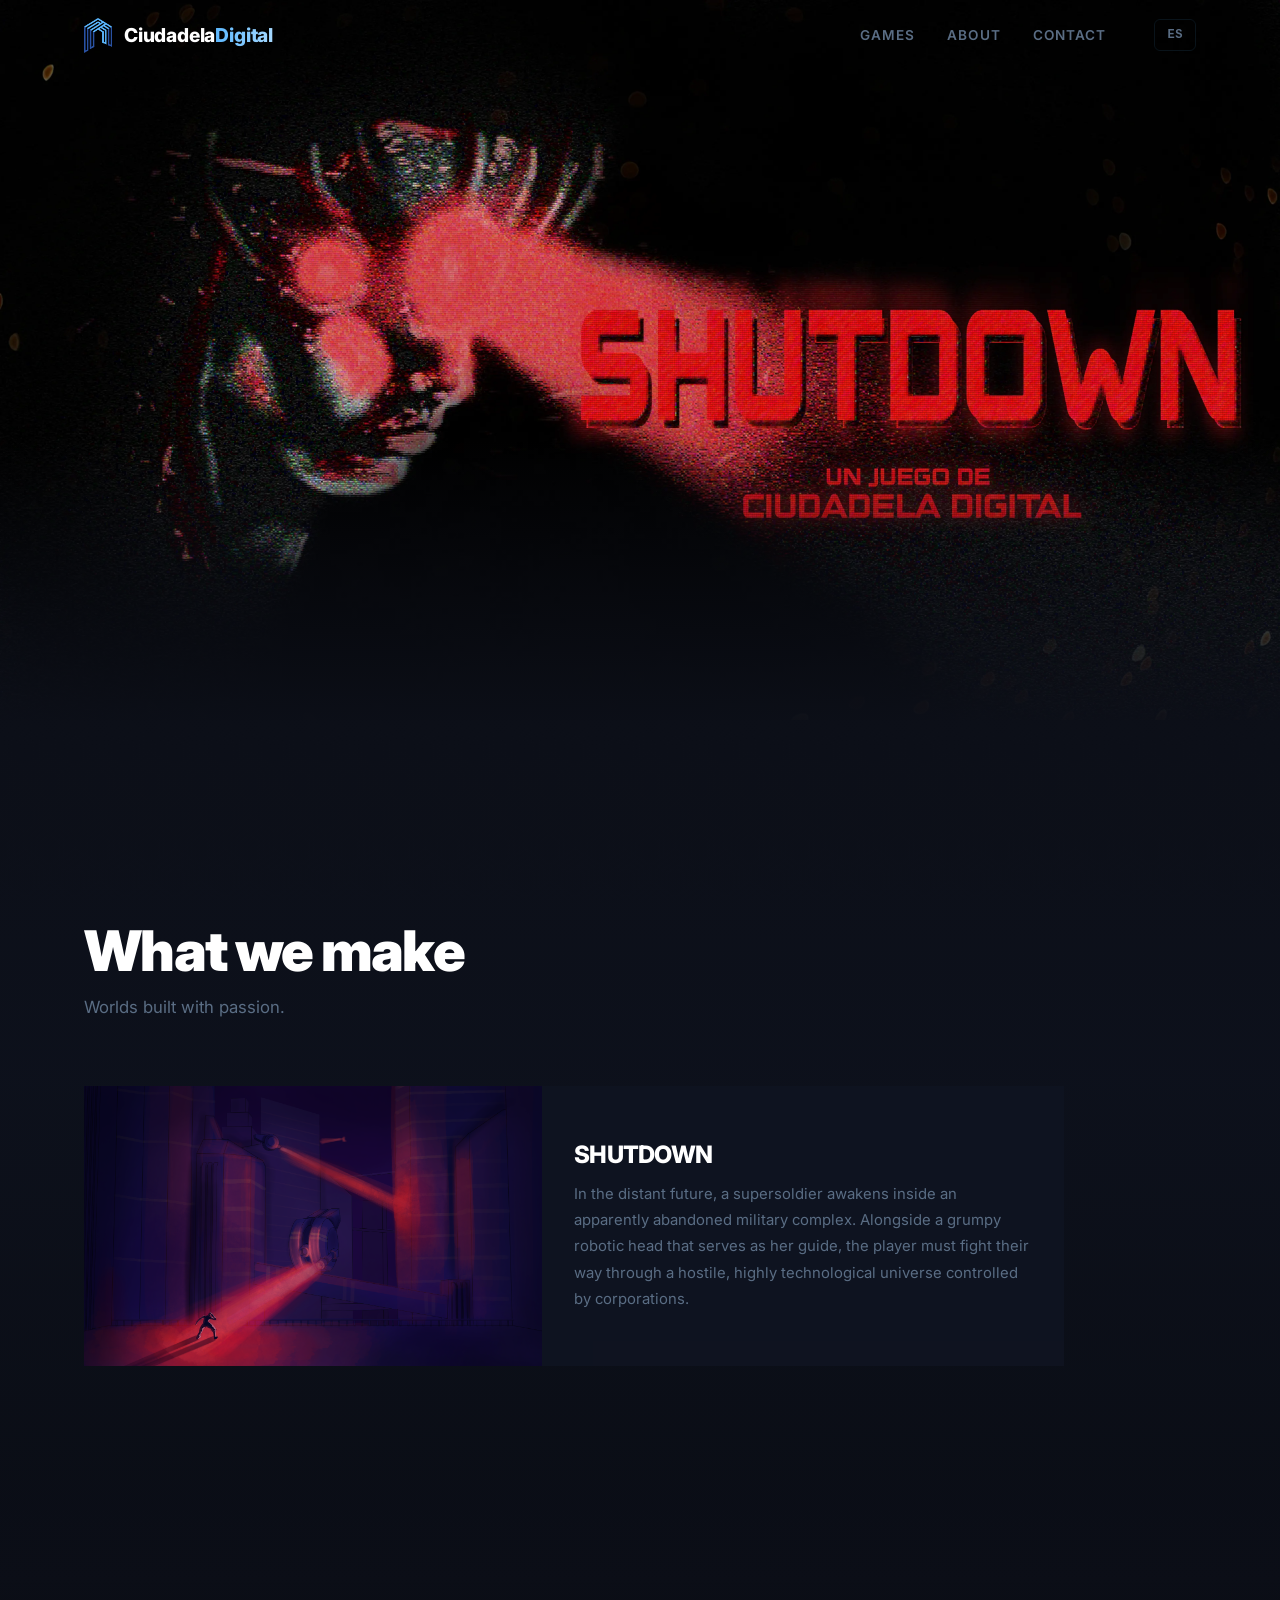
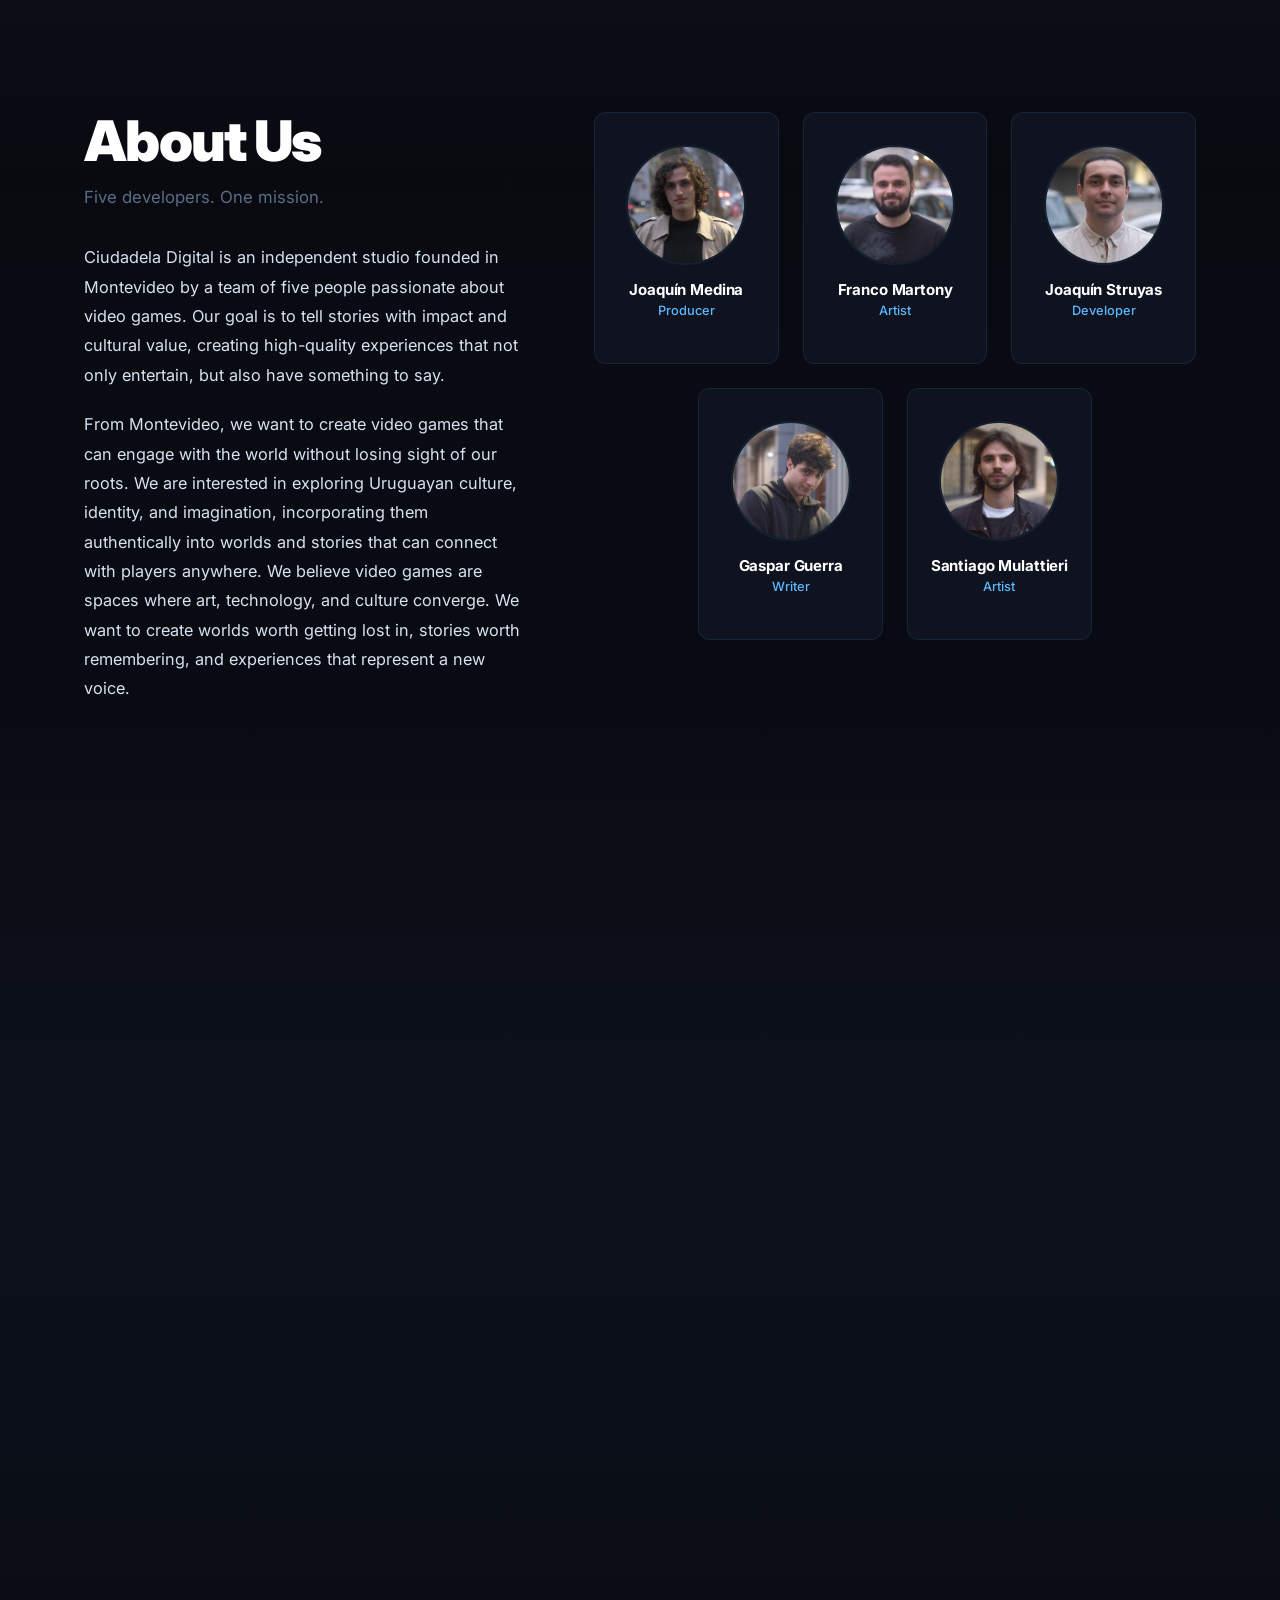
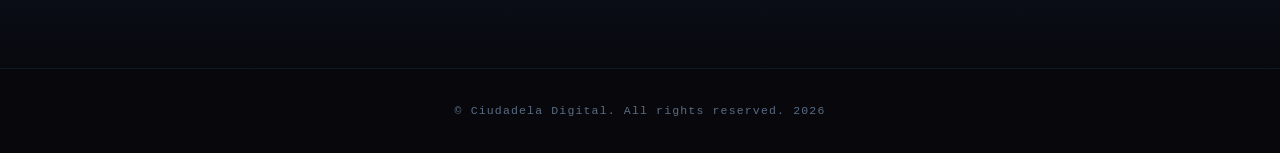
==== commit 1ff6f28d: "Add twitter/x to contact" ====
--- a/index.html
+++ b/index.html
@@ -146,6 +146,13 @@
             </svg>
             <span>YouTube</span>
           </a>
+          <a href="https://x.com/CiudadelaDtl" class="social__link" target="_blank" rel="noopener">
+            <svg width="16" height="16" viewBox="0 0 24 24" fill="currentColor">
+              <path
+                d="M18.244 2.25h3.308l-7.227 8.26 8.502 11.24H16.17l-5.214-6.817L4.99 21.75H1.68l7.73-8.835L1.254 2.25H8.08l4.713 6.231zm-1.161 17.52h1.833L7.084 4.126H5.117z" />
+            </svg>
+            <span>X</span>
+          </a>
         </div>
       </div>
     </section>
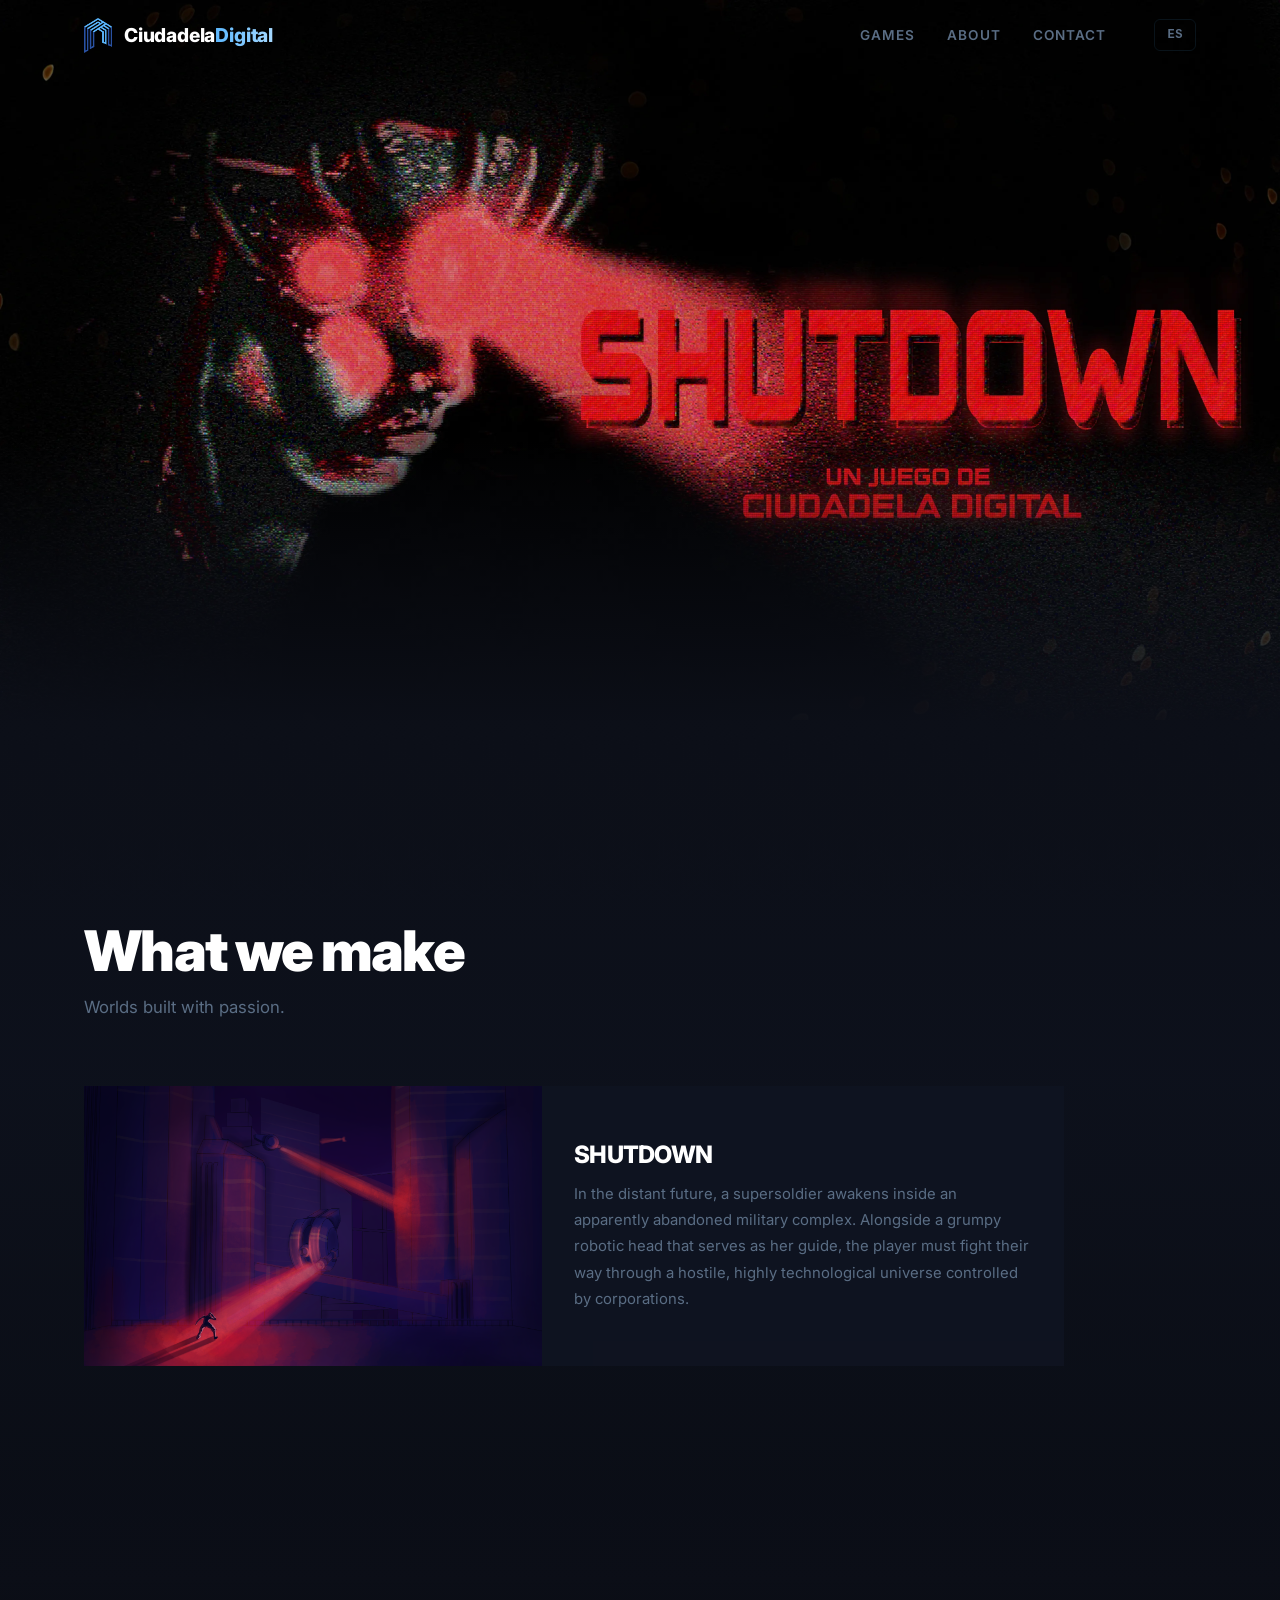
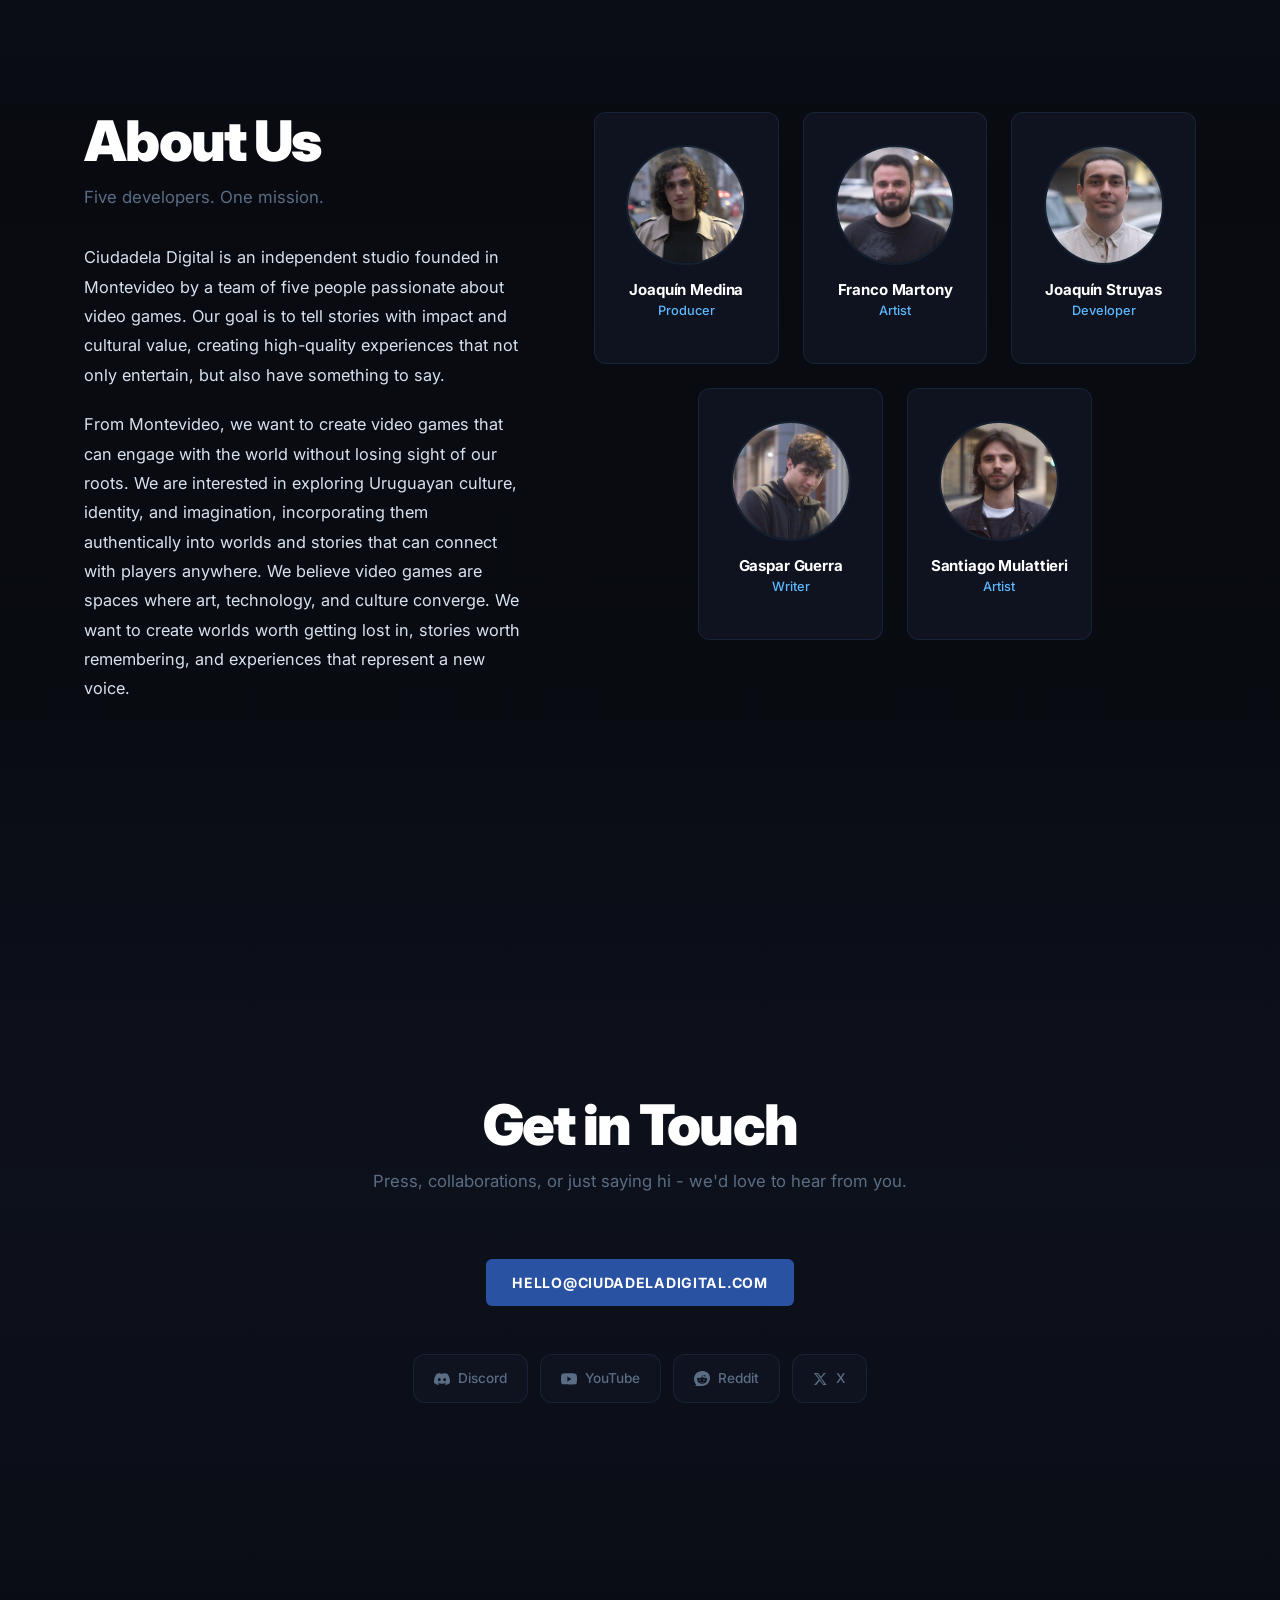
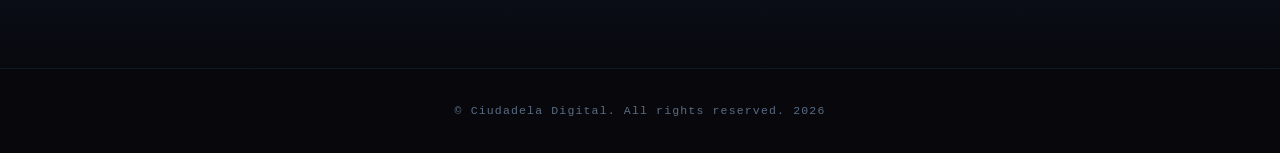
==== commit 688da41f: "Move X link" ====
--- a/index.html
+++ b/index.html
@@ -132,7 +132,7 @@
         <a href="mailto:hello@ciudadeladigital.com" class="btn btn--primary" style="margin-bottom: var(--sp-12);"
           data-i18n="contact.email">hello@ciudadeladigital.com</a>
         <div class="social">
-          <a href="https://discord.com/invite/yeVbzAGBfU" class="social__link" target="_blank" rel="noopener">
+          <a href="https://discord.gg/b86BCHXKxp" class="social__link" target="_blank" rel="noopener">
             <svg width="16" height="16" viewBox="0 0 24 24" fill="currentColor">
               <path
                 d="M20.317 4.37a19.791 19.791 0 0 0-4.885-1.515.074.074 0 0 0-.079.037c-.21.375-.444.864-.608 1.25a18.27 18.27 0 0 0-5.487 0 12.64 12.64 0 0 0-.617-1.25.077.077 0 0 0-.079-.037A19.736 19.736 0 0 0 3.677 4.37a.07.07 0 0 0-.032.027C.533 9.046-.32 13.58.099 18.057a.082.082 0 0 0 .031.057 19.9 19.9 0 0 0 5.993 3.03.078.078 0 0 0 .084-.028 14.09 14.09 0 0 0 1.226-1.994.076.076 0 0 0-.041-.106 13.107 13.107 0 0 1-1.872-.892.077.077 0 0 1-.008-.128 10.2 10.2 0 0 0 .372-.292.074.074 0 0 1 .077-.01c3.928 1.793 8.18 1.793 12.062 0a.074.074 0 0 1 .078.01c.12.098.246.198.373.292a.077.077 0 0 1-.006.127 12.299 12.299 0 0 1-1.873.892.077.077 0 0 0-.041.107c.36.698.772 1.362 1.225 1.993a.076.076 0 0 0 .084.028 19.839 19.839 0 0 0 6.002-3.03.077.077 0 0 0 .032-.054c.5-5.177-.838-9.674-3.549-13.66a.061.061 0 0 0-.031-.03zM8.02 15.33c-1.183 0-2.157-1.085-2.157-2.419 0-1.333.956-2.419 2.157-2.419 1.21 0 2.176 1.096 2.157 2.42 0 1.333-.956 2.418-2.157 2.418zm7.975 0c-1.183 0-2.157-1.085-2.157-2.419 0-1.333.955-2.419 2.157-2.419 1.21 0 2.176 1.096 2.157 2.42 0 1.333-.946 2.418-2.157 2.418z" />
@@ -146,10 +146,17 @@
             </svg>
             <span>YouTube</span>
           </a>
-          <a href="https://x.com/CiudadelaDtl" class="social__link" target="_blank" rel="noopener">
+          <a href="https://www.reddit.com/user/CiudadelaDigital/" class="social__link" target="_blank" rel="noopener">
             <svg width="16" height="16" viewBox="0 0 24 24" fill="currentColor">
               <path
-                d="M18.244 2.25h3.308l-7.227 8.26 8.502 11.24H16.17l-5.214-6.817L4.99 21.75H1.68l7.73-8.835L1.254 2.25H8.08l4.713 6.231zm-1.161 17.52h1.833L7.084 4.126H5.117z" />
+                d="M12 0C5.373 0 0 5.373 0 12c0 3.314 1.343 6.314 3.515 8.485L1.5 22.5H12c6.627 0 12-5.373 12-12S18.627 0 12 0zm6.5 10.5c.828 0 1.5.672 1.5 1.5 0 .6-.35 1.12-.86 1.36.07.3.11.6.11.9 0 2.76-3.13 5-7 5s-7-2.24-7-5c0-.3.04-.6.11-.9A1.5 1.5 0 1 1 6.5 10.5c.4 0 .77.16 1.04.42 1-.7 2.34-1.15 3.83-1.2l.8-3.2a.4.4 0 0 1 .47-.3l2.3.5a1.1 1.1 0 1 1-.12.58l-1.9-.4-.65 2.5c1.45.07 2.75.52 3.73 1.2.27-.27.64-.42 1.04-.42zM9 12.5a1 1 0 1 0 0 2 1 1 0 0 0 0-2zm6 0a1 1 0 1 0 0 2 1 1 0 0 0 0-2zm-5.2 3.7a.4.4 0 0 0-.28.68c.7.7 1.66 1.02 2.48 1.02s1.78-.32 2.48-1.02a.4.4 0 1 0-.56-.56c-.5.5-1.2.78-1.92.78s-1.42-.28-1.92-.78a.4.4 0 0 0-.28-.12z" />
+            </svg>
+            <span>Reddit</span>
+          </a>
+          <a href="https://x.com/CiudadelaDtl" class="social__link" target="_blank" rel="noopener">
+            <svg width="15" height="16" viewBox="0 0 24 24" fill="currentColor">
+              <path
+                d="M17.244 2.25h3.308l-7.227 8.26 8.502 11.24H16.17l-5.214-6.817L4.99 21.75H1.68l7.73-8.835L1.254 2.25H8.08l4.713 6.231zm-1.161 17.52h1.833L7.084 4.126H5.117z" />
             </svg>
             <span>X</span>
           </a>
